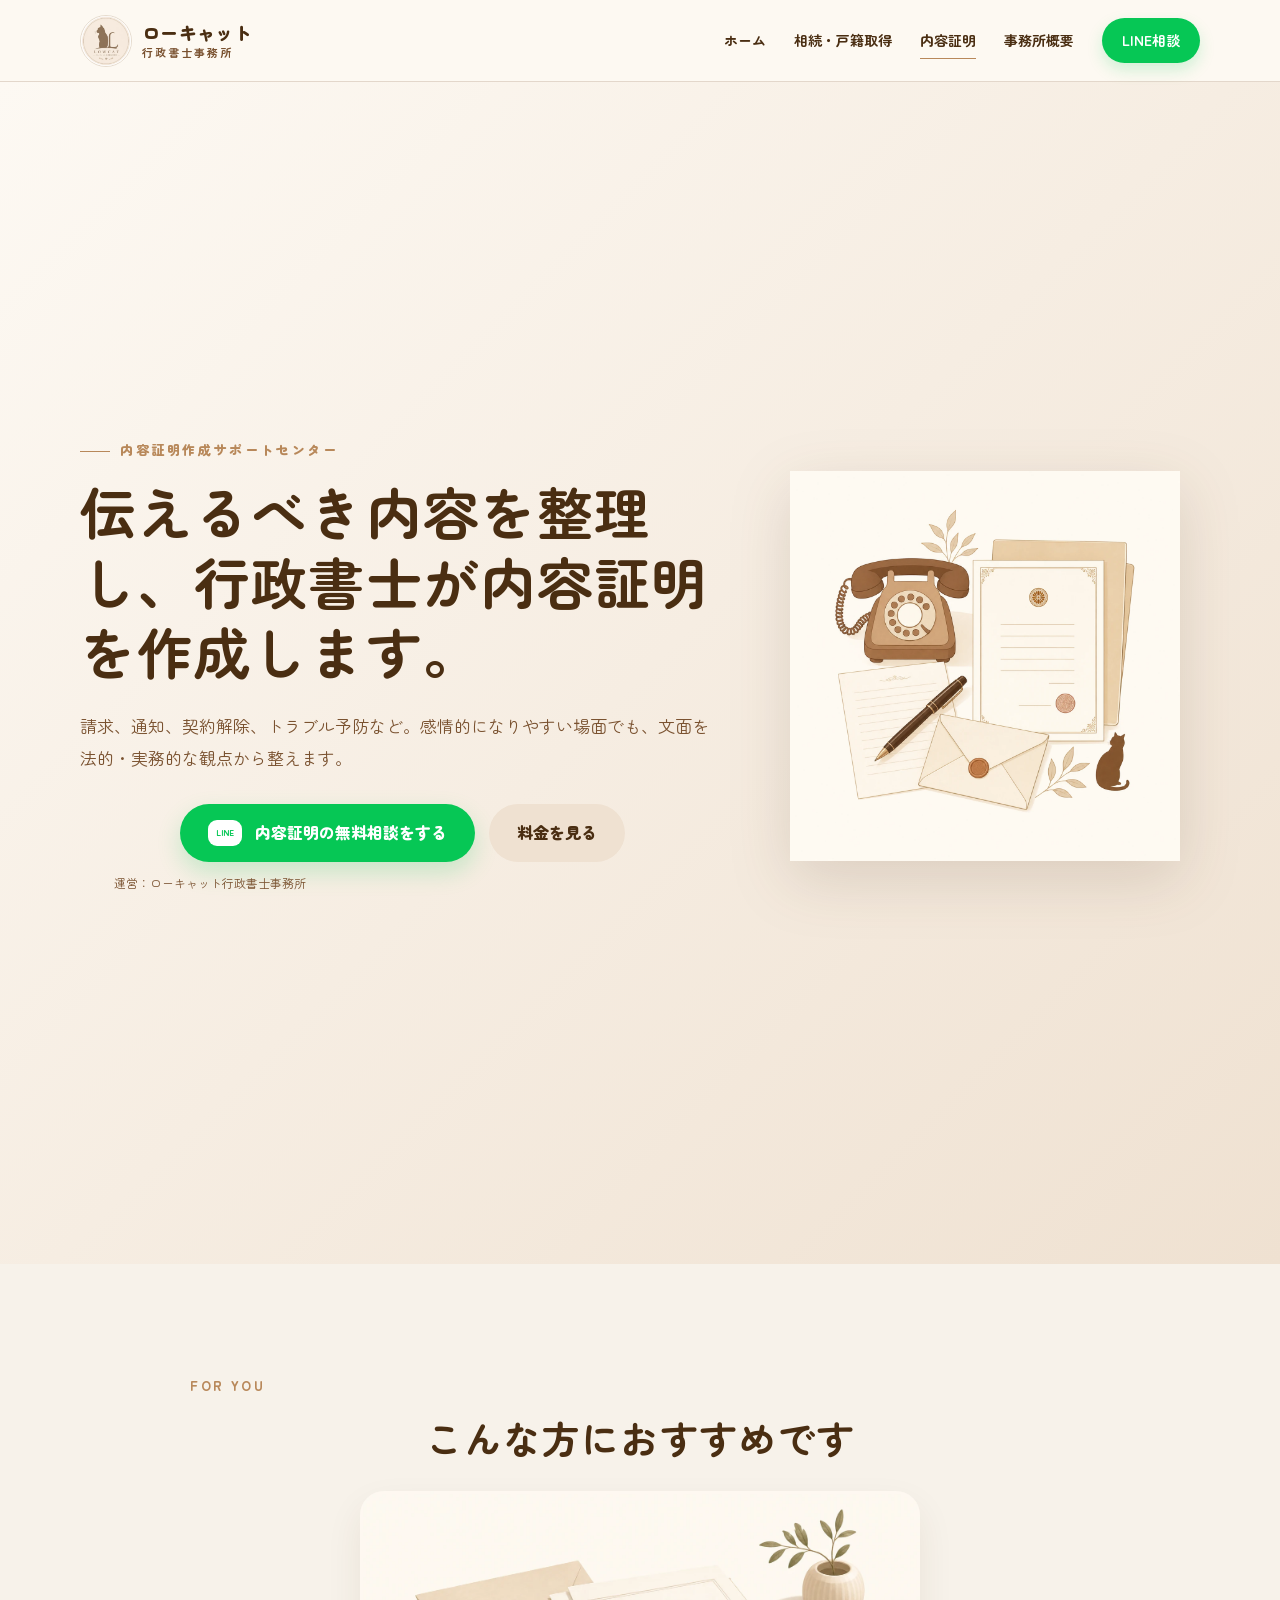
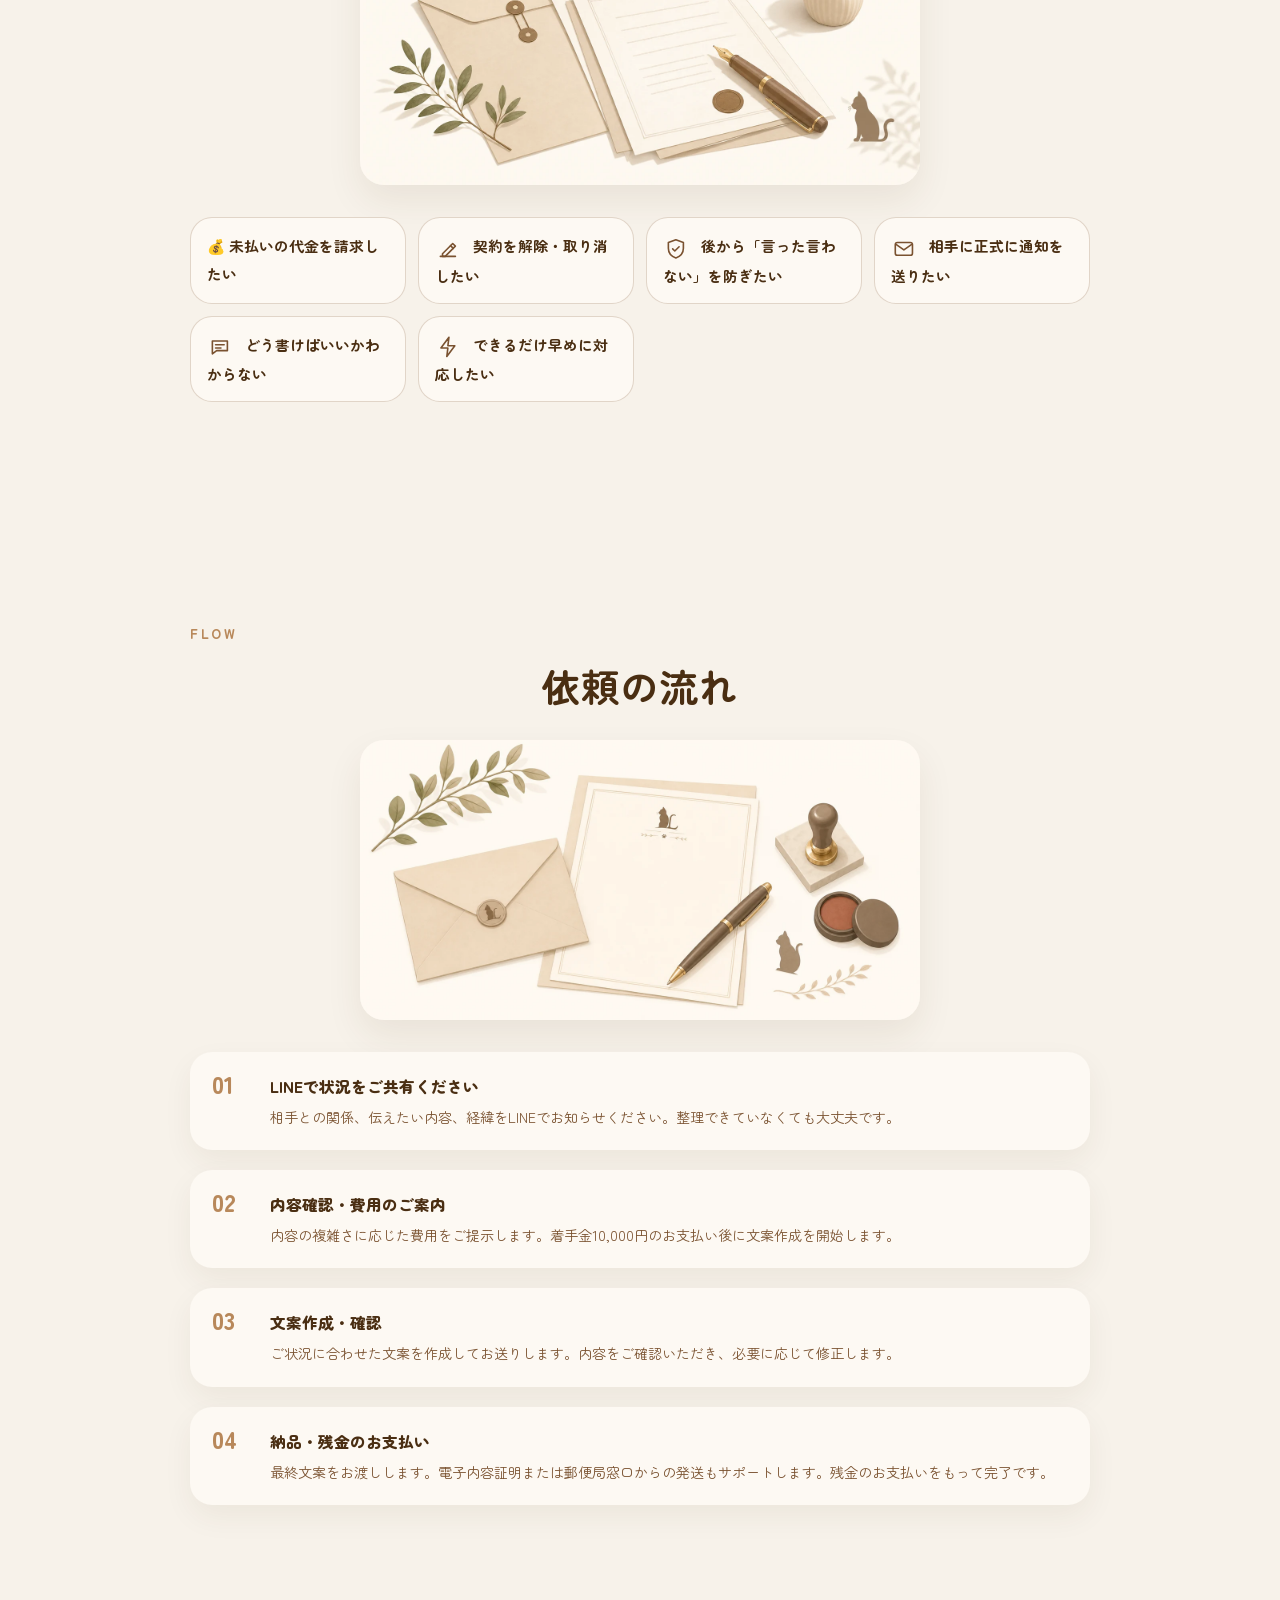
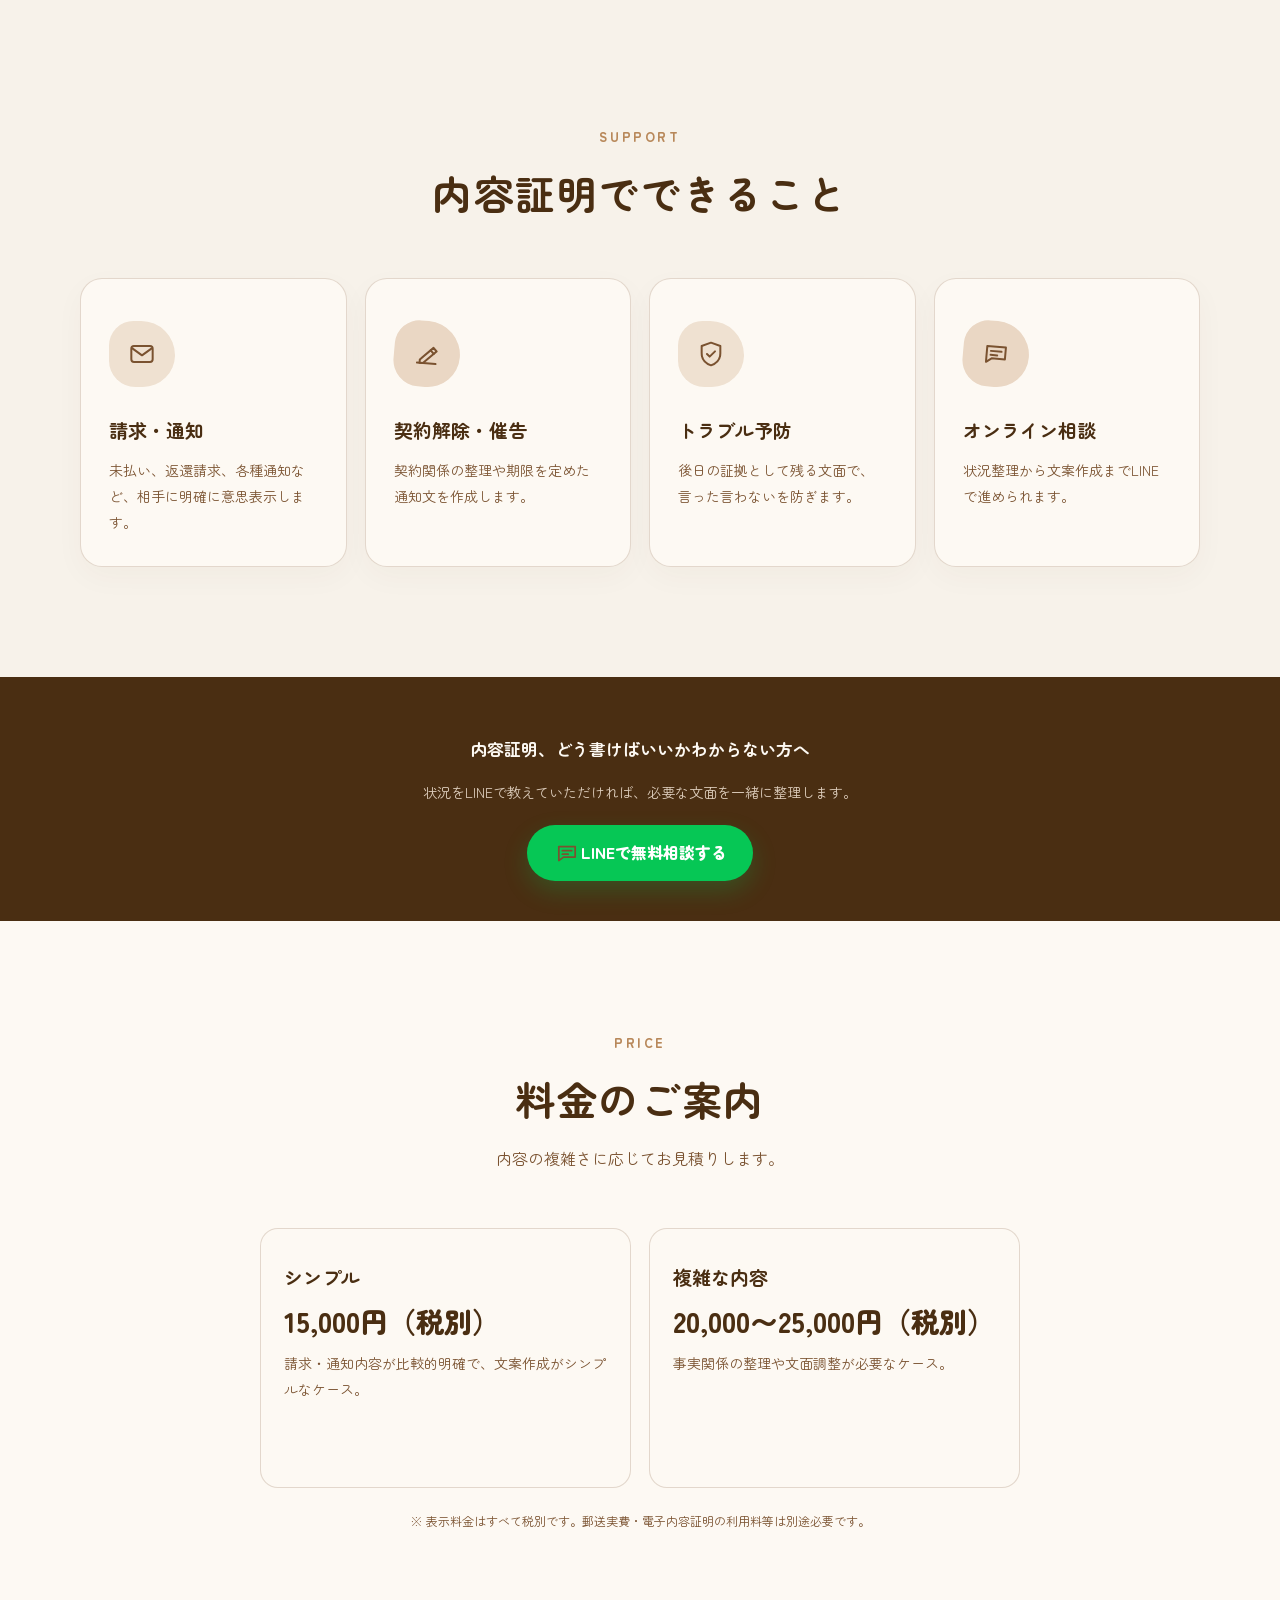
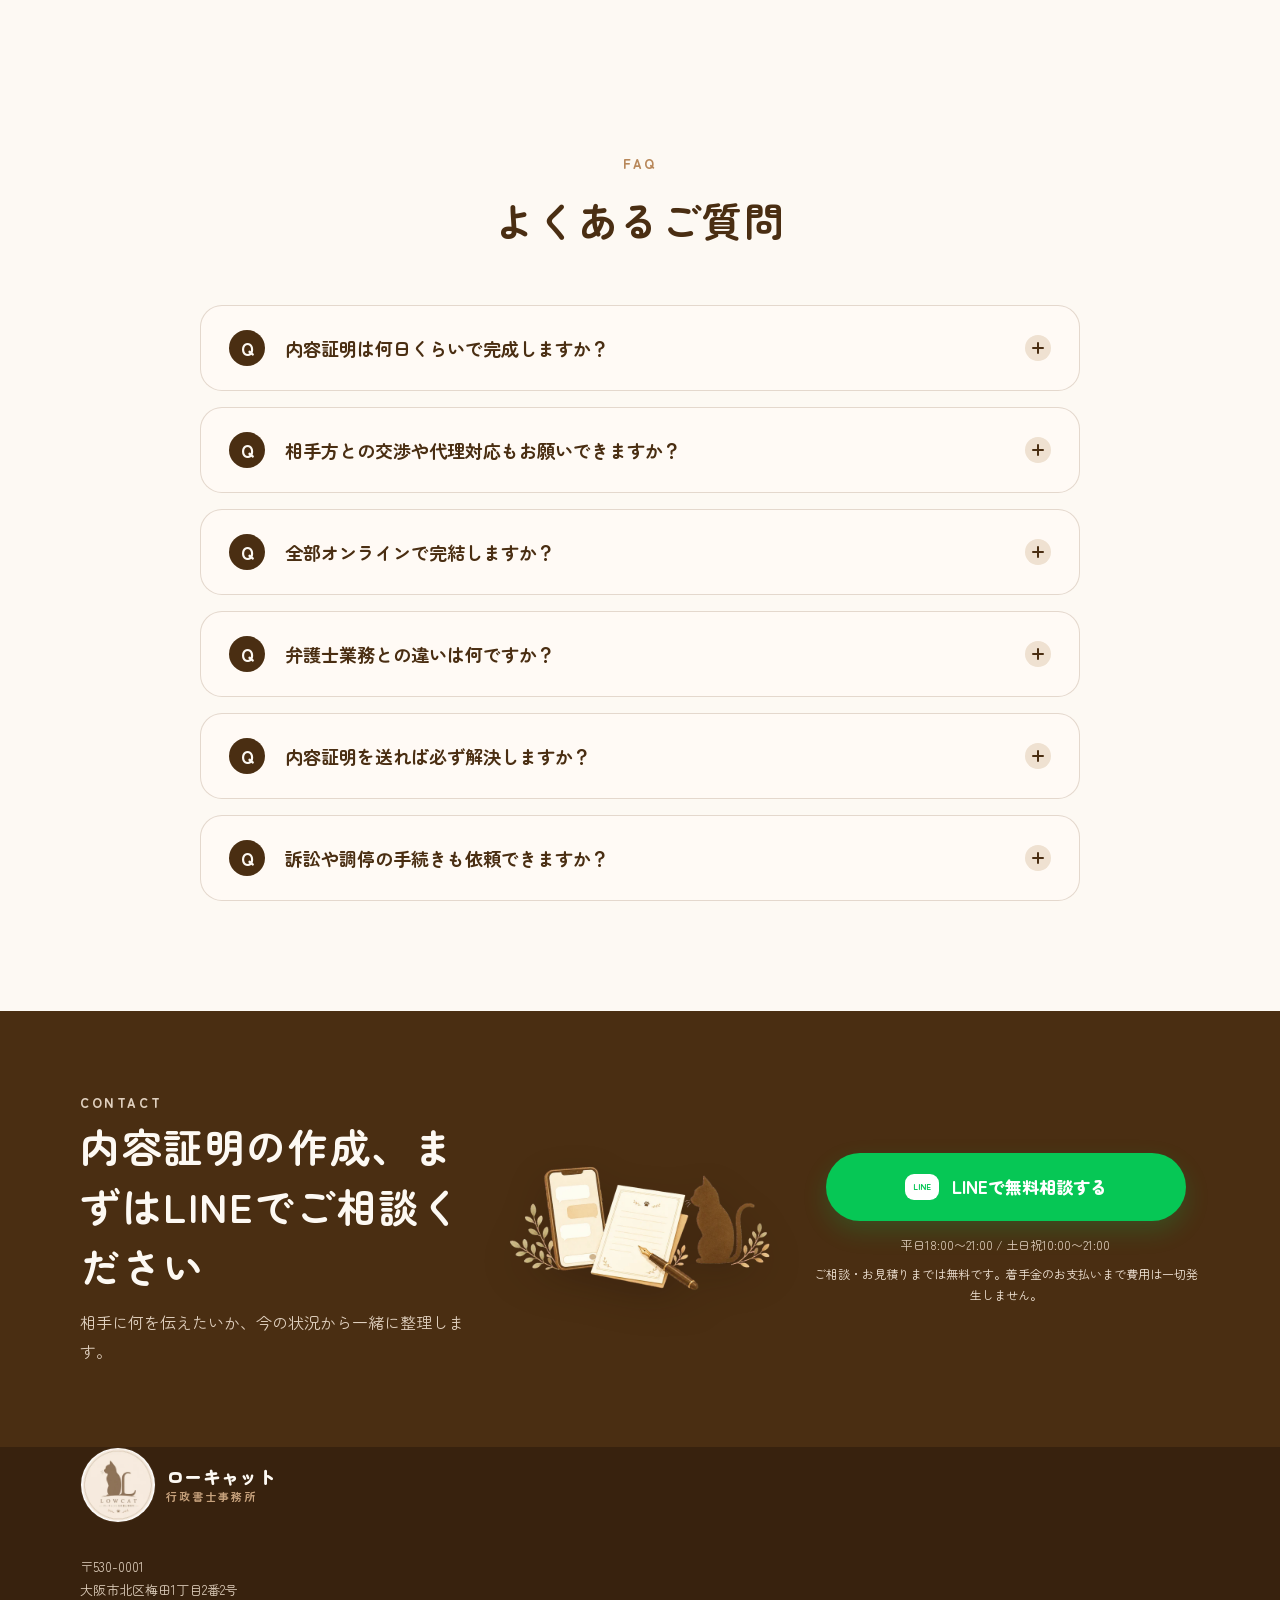
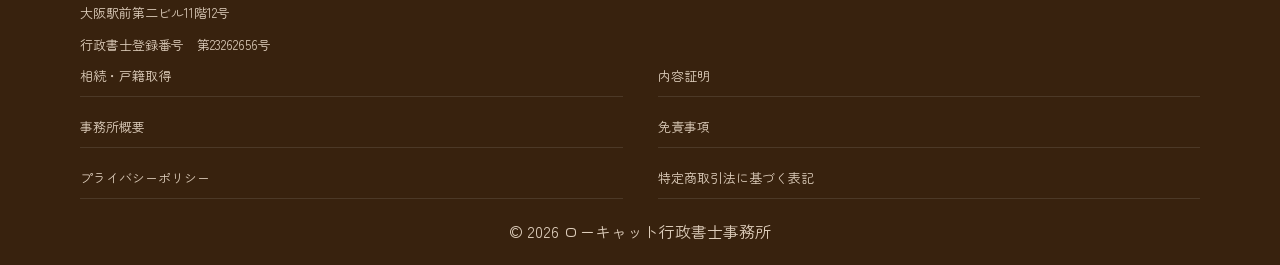
==== certificate/index.html @ 60498022 "Fix certificate hero image aspect ratio" ====
<!doctype html>
<html lang="ja">
  <head>
    <meta charset="UTF-8" />
    <meta name="viewport" content="width=device-width, initial-scale=1.0" />
    <meta name="description" content="内容証明作成サポートセンターは、請求・通知・契約解除などの内容証明郵便の文案作成をオンラインでサポートします。" />
    <title>内容証明作成サポートセンター｜ローキャット行政書士事務所</title>
    <link rel="icon" href="../assets/favicon.ico">
    <meta property="og:title" content="内容証明作成サポートセンター｜内容証明作成代行">
    <meta property="og:description" content="請求・通知・契約解除などの内容証明作成をオンラインでサポート。運営：ローキャット行政書士事務所。">
    <meta property="og:image" content="https://lowcat-office.netlify.app/assets/ogp.png">
    <meta property="og:url" content="https://lowcat-office.netlify.app/certificate/">
    <meta property="og:type" content="website">
    <meta name="twitter:card" content="summary_large_image">
    <link rel="preconnect" href="https://fonts.googleapis.com" /><link rel="preconnect" href="https://fonts.gstatic.com" crossorigin /><link href="https://fonts.googleapis.com/css2?family=Zen+Maru+Gothic:wght@400;500;700;900&display=swap" rel="stylesheet" />
    <link rel="stylesheet" href="../styles.css" /><script src="../script.js" defer></script>
  </head>
  <body>
    <header class="site-header"><div class="container header-inner"><a class="logo" href="../index.html"><img class="logo-image" src="../assets/logo.webp" alt="" width="52" height="52" /><span class="logo-text">ローキャット<span>行政書士事務所</span></span></a><button class="menu-button" type="button" aria-expanded="false" aria-controls="global-nav"><span></span><span></span><span></span><span class="sr-only">メニューを開く</span></button><nav class="global-nav" id="global-nav" aria-label="メインナビゲーション"><a href="../index.html">ホーム</a><a href="../inheritance/">相続・戸籍取得</a><a href="../certificate/" aria-current="page">内容証明</a><a href="../about.html">事務所概要</a><a class="nav-line" href="https://lin.ee/Oa2LDhM" target="_blank" rel="noopener noreferrer">LINE相談</a></nav></div></header>
    <main>
      <section class="lp-hero"><div class="container lp-hero-inner"><div><p class="eyebrow">内容証明作成サポートセンター</p><h1>伝えるべき内容を整理し、行政書士が内容証明を作成します。</h1><p class="hero-lead">請求、通知、契約解除、トラブル予防など。感情的になりやすい場面でも、文面を法的・実務的な観点から整えます。</p><div class="hero-actions"><a class="button button-line" href="https://lin.ee/Oa2LDhM" target="_blank" rel="noopener noreferrer"><span class="line-icon" aria-hidden="true">LINE</span>内容証明の無料相談をする</a><a class="button button-sub" href="#price">料金を見る</a></div><p class="button-note">運営：ローキャット行政書士事務所</p></div><img class="lp-hero-image" src="../assets/certificate-hero.webp" alt="" width="1024" height="1024" style="object-fit: contain;" /></div></section>

      <section class="section lp-target-section" id="target">
        <div class="inner">
          <p class="section-label">FOR YOU</p>
          <h2 class="section-title">こんな方におすすめです</h2>
          <img src="../assets/certificate-scene.webp" alt="こんな方におすすめ" class="section-illustration">
          <div class="target-grid">
            <div class="target-item">💰 未払いの代金を請求したい</div>
            <div class="target-item"><svg class="line-svg" viewBox="0 0 24 24" aria-hidden="true"><path d="M5 19h14"/><path d="M7 16.5 16.5 7 19 9.5 9.5 19H7v-2.5Z"/><path d="M14.5 9 17 11.5"/></svg> 契約を解除・取り消したい</div>
            <div class="target-item"><svg class="line-svg" viewBox="0 0 24 24" aria-hidden="true"><path d="M12 3.5 19 6v5.5c0 4.2-2.7 7.5-7 9-4.3-1.5-7-4.8-7-9V6l7-2.5Z"/><path d="m9 12 2 2 4-4"/></svg> 後から「言った言わない」を防ぎたい</div>
            <div class="target-item"><svg class="line-svg" viewBox="0 0 24 24" aria-hidden="true"><rect x="4" y="6" width="16" height="12" rx="2"/><path d="m5 8 7 5 7-5"/></svg> 相手に正式に通知を送りたい</div>
            <div class="target-item"><svg class="line-svg" viewBox="0 0 24 24" aria-hidden="true"><path d="M5 6.5h14v9H9l-4 3v-12Z"/><path d="M8 10h8M8 13h5"/></svg> どう書けばいいかわからない</div>
            <div class="target-item"><svg class="line-svg" viewBox="0 0 24 24" aria-hidden="true"><path d="M13 3 5.5 13H12l-1 8 7.5-10H12l1-8Z"/></svg> できるだけ早めに対応したい</div>
          </div>
        </div>
      </section>


      <section class="section lp-detail-flow" id="flow">
        <div class="inner">
          <p class="section-label">FLOW</p>
          <h2 class="section-title">依頼の流れ</h2>
          <img src="../assets/certificate-flow.webp" alt="内容証明作成の依頼の流れ" class="section-illustration">
          <div class="flow-list">
            <div class="flow-item"><div class="flow-num">01</div><div><h3>LINEで状況をご共有ください</h3><p>相手との関係、伝えたい内容、経緯をLINEでお知らせください。整理できていなくても大丈夫です。</p></div></div>
            <div class="flow-item"><div class="flow-num">02</div><div><h3>内容確認・費用のご案内</h3><p>内容の複雑さに応じた費用をご提示します。着手金10,000円のお支払い後に文案作成を開始します。</p></div></div>
            <div class="flow-item"><div class="flow-num">03</div><div><h3>文案作成・確認</h3><p>ご状況に合わせた文案を作成してお送りします。内容をご確認いただき、必要に応じて修正します。</p></div></div>
            <div class="flow-item"><div class="flow-num">04</div><div><h3>納品・残金のお支払い</h3><p>最終文案をお渡しします。電子内容証明または郵便局窓口からの発送もサポートします。残金のお支払いをもって完了です。</p></div></div>
          </div>
        </div>
      </section>

      <section class="section"><div class="container"><div class="section-heading"><p class="section-label">SUPPORT</p><h2>内容証明でできること</h2></div><div class="feature-grid compact-grid"><article class="feature-card"><div class="feature-icon"><svg class="line-svg" viewBox="0 0 24 24" aria-hidden="true"><rect x="4" y="6" width="16" height="12" rx="2"/><path d="m5 8 7 5 7-5"/></svg></div><h3>請求・通知</h3><p>未払い、返還請求、各種通知など、相手に明確に意思表示します。</p></article><article class="feature-card"><div class="feature-icon"><svg class="line-svg" viewBox="0 0 24 24" aria-hidden="true"><path d="M5 19h14"/><path d="M7 16.5 16.5 7 19 9.5 9.5 19H7v-2.5Z"/><path d="M14.5 9 17 11.5"/></svg></div><h3>契約解除・催告</h3><p>契約関係の整理や期限を定めた通知文を作成します。</p></article><article class="feature-card"><div class="feature-icon"><svg class="line-svg" viewBox="0 0 24 24" aria-hidden="true"><path d="M12 3.5 19 6v5.5c0 4.2-2.7 7.5-7 9-4.3-1.5-7-4.8-7-9V6l7-2.5Z"/><path d="m9 12 2 2 4-4"/></svg></div><h3>トラブル予防</h3><p>後日の証拠として残る文面で、言った言わないを防ぎます。</p></article><article class="feature-card"><div class="feature-icon"><svg class="line-svg" viewBox="0 0 24 24" aria-hidden="true"><path d="M5 6.5h14v9H9l-4 3v-12Z"/><path d="M8 10h8M8 13h5"/></svg></div><h3>オンライン相談</h3><p>状況整理から文案作成までLINEで進められます。</p></article></div></div></section>
      
      <section class="section mid-cta">
        <div class="inner" style="text-align:center;">
          <p style="font-size:1.05rem;font-weight:700;color:var(--cream);margin-bottom:8px;">内容証明、どう書けばいいかわからない方へ</p>
          <p style="font-size:0.88rem;color:#dfcfbe;margin-bottom:20px;">状況をLINEで教えていただければ、必要な文面を一緒に整理します。</p>
          <a href="https://lin.ee/Oa2LDhM" class="btn-line"><svg class="line-svg" viewBox="0 0 24 24" aria-hidden="true"><path d="M5 6.5h14v9H9l-4 3v-12Z"/><path d="M8 10h8M8 13h5"/></svg> LINEで無料相談する</a>
        </div>
      </section>

<section class="section price-section" id="price"><div class="container"><div class="section-heading"><p class="section-label">PRICE</p><h2>料金のご案内</h2><p>内容の複雑さに応じてお見積りします。</p></div><div class="price-grid lp-price-grid two"><article class="price-card"><h3>シンプル</h3><p class="price">15,000円（税別）</p><p>請求・通知内容が比較的明確で、文案作成がシンプルなケース。</p></article><article class="price-card"><h3>複雑な内容</h3><p class="price">20,000〜25,000円（税別）</p><p>事実関係の整理や文面調整が必要なケース。</p></article></div><p class="price-note">※ 表示料金はすべて税別です。郵送実費・電子内容証明の利用料等は別途必要です。</p></div></section>
      
      <section class="section faq-section"><div class="container"><div class="section-heading"><p class="section-label">FAQ</p><h2>よくあるご質問</h2></div><div class="faq-list"><div class="faq-item"><button class="faq-question" type="button" aria-expanded="false"><span>内容証明は何日くらいで完成しますか？</span><span class="faq-toggle" aria-hidden="true"></span></button><div class="faq-answer" hidden><p>シンプルな内容であれば、ご依頼から3〜5営業日を目安としています。お急ぎの場合はご相談ください。</p></div></div><div class="faq-item"><button class="faq-question" type="button" aria-expanded="false"><span>相手方との交渉や代理対応もお願いできますか？</span><span class="faq-toggle" aria-hidden="true"></span></button><div class="faq-answer" hidden><p>相手方との直接交渉や代理人としての対応は弁護士の業務となります。内容証明の送付後に交渉が必要になった場合は、弁護士へのご相談をお勧めします。</p></div></div><div class="faq-item"><button class="faq-question" type="button" aria-expanded="false"><span>全部オンラインで完結しますか？</span><span class="faq-toggle" aria-hidden="true"></span></button><div class="faq-answer" hidden><p>はい。LINEだけで完結します。来所は不要です。</p></div></div><div class="faq-item"><button class="faq-question" type="button" aria-expanded="false"><span>弁護士業務との違いは何ですか？</span><span class="faq-toggle" aria-hidden="true"></span></button><div class="faq-answer" hidden><p>行政書士は書類の作成代行が業務です。相手との交渉や法的判断が必要な案件は弁護士をご紹介します。</p></div></div><div class="faq-item"><button class="faq-question" type="button" aria-expanded="false"><span>内容証明を送れば必ず解決しますか？</span><span class="faq-toggle" aria-hidden="true"></span></button><div class="faq-answer" hidden><p>内容証明の作成は文書作成の代行であり、法的効果や裁判上の結果を保証するものではありません。状況によっては弁護士へのご相談もご検討ください。</p></div></div><div class="faq-item"><button class="faq-question" type="button" aria-expanded="false"><span>訴訟や調停の手続きも依頼できますか？</span><span class="faq-toggle" aria-hidden="true"></span></button><div class="faq-answer" hidden><p>裁判所への申立てや示談交渉は弁護士の業務です。紛争が深刻な場合は早期に弁護士へご相談されることをお勧めします。</p></div></div></div></div></section>
      
      <section class="contact-section"><div class="container contact-inner"><div><p class="section-label">CONTACT</p><h2>内容証明の作成、まずはLINEでご相談ください</h2><p>相手に何を伝えたいか、今の状況から一緒に整理します。</p></div><img class="contact-illustration" src="../assets/line-consult.webp" alt="" width="720" height="480" loading="lazy" /><div class="contact-action"><a class="button button-line button-large" href="https://lin.ee/Oa2LDhM" target="_blank" rel="noopener noreferrer"><span class="line-icon" aria-hidden="true">LINE</span>LINEで無料相談する</a><p>平日18:00〜21:00 / 土日祝10:00〜21:00</p><p class="free-note">ご相談・お見積りまでは無料です。着手金のお支払いまで費用は一切発生しません。</p></div></div></section>
    </main>
    <footer class="site-footer"><div class="container footer-inner"><div class="footer-office"><a class="logo logo-footer" href="../index.html"><img class="logo-image footer-logo-image" src="../assets/logo.webp" alt="" width="76" height="76" loading="lazy" /><span class="logo-text">ローキャット<span>行政書士事務所</span></span></a><p>〒530-0001<br />大阪市北区梅田1丁目2番2号<br />大阪駅前第二ビル11階12号</p><p>行政書士登録番号　第23262656号</p></div><nav class="footer-nav" aria-label="フッターナビ"><a href="../inheritance/">相続・戸籍取得</a><a href="../certificate/">内容証明</a><a href="../about.html">事務所概要</a><a href="../disclaimer.html">免責事項</a><a href="../privacy.html">プライバシーポリシー</a><a href="/tokushoho">特定商取引法に基づく表記</a></nav></div><p class="copyright">© 2026 ローキャット行政書士事務所</p></footer>
  </body>
</html>
---- styles.css ----
:root {
  --bg: #f7f2ea;
  --cream: #fdf9f3;
  --brown-dark: #4a2e12;
  --brown: #7a5230;
  --brown-md: #7A5230;
  --brown-light: #b8885a;
  --line-green: #06c755;
  --white: #fff;
  --border: rgba(122, 82, 48, 0.2);
  --shadow: 0 18px 50px rgba(74, 46, 18, 0.09);
  --radius: 22px;
}

* {
  box-sizing: border-box;
}

html {
  scroll-behavior: smooth;
  scroll-padding-top: 84px;
}

body {
  margin: 0;
  color: var(--brown-dark);
  background: var(--bg);
  font-family: "Zen Maru Gothic", sans-serif;
  font-size: 16px;
  line-height: 1.85;
  -webkit-font-smoothing: antialiased;
}

body.menu-open {
  overflow: hidden;
}

a {
  color: inherit;
  text-decoration: none;
}

img {
  display: block;
  max-width: 100%;
}

button {
  color: inherit;
  font: inherit;
}

.container {
  width: min(1120px, calc(100% - 48px));
  margin-inline: auto;
}

.narrow-container {
  width: min(900px, calc(100% - 48px));
}

.sr-only {
  position: absolute;
  width: 1px;
  height: 1px;
  padding: 0;
  margin: -1px;
  overflow: hidden;
  clip: rect(0, 0, 0, 0);
  white-space: nowrap;
  border: 0;
}

.site-header {
  position: sticky;
  z-index: 100;
  top: 0;
  height: 82px;
  border-bottom: 1px solid var(--border);
  background: rgba(253, 249, 243, 0.94);
  backdrop-filter: blur(12px);
}

.header-inner {
  display: flex;
  align-items: center;
  justify-content: space-between;
  height: 100%;
}

.logo {
  display: inline-flex;
  align-items: center;
  gap: 10px;
  line-height: 1.2;
}

.logo-image {
  display: block;
  width: 52px;
  height: 52px;
  object-fit: cover;
  flex: 0 0 auto;
  border: 1px solid rgba(122, 82, 48, 0.18);
  border-radius: 50%;
}

.logo-text {
  font-size: 18px;
  font-weight: 900;
  letter-spacing: 0.02em;
}

.logo-text span {
  display: block;
  margin-top: 3px;
  color: var(--brown);
  font-size: 11px;
  font-weight: 700;
  letter-spacing: 0.18em;
}

.global-nav {
  display: flex;
  align-items: center;
  gap: 28px;
  font-size: 14px;
  font-weight: 700;
}

.global-nav > a:not(.nav-line) {
  position: relative;
  padding-block: 8px;
}

.global-nav > a:not(.nav-line)::after {
  position: absolute;
  right: 0;
  bottom: 2px;
  left: 0;
  height: 1px;
  background: var(--brown-light);
  content: "";
  transform: scaleX(0);
  transition: transform 0.25s ease;
}

.global-nav > a:hover::after,
.global-nav > a[aria-current="page"]::after {
  transform: scaleX(1);
}

.nav-line {
  padding: 10px 20px;
  border-radius: 999px;
  color: var(--white);
  background: var(--line-green);
  box-shadow: 0 7px 16px rgba(6, 199, 85, 0.18);
}

.menu-button {
  display: none;
}

.hero {
  position: relative;
  padding: 28px 0 100px;
  overflow: hidden;
  background: var(--cream);
}

.hero::before {
  position: absolute;
  bottom: 0;
  left: 0;
  width: 100%;
  height: 90px;
  background: var(--bg);
  clip-path: polygon(0 78%, 100% 0, 100% 100%, 0 100%);
  content: "";
}

.hero-banner-wrap {
  position: relative;
}

.hero-banner {
  display: block;
  width: 100%;
  height: auto;
  border-radius: 30px;
  box-shadow: var(--shadow);
}

.hero-copy-wrap {
  position: relative;
  z-index: 3;
  margin-top: -96px;
}

.hero-copy {
  position: relative;
  z-index: 2;
}

.hero-copy-card {
  width: min(760px, calc(100% - 40px));
  margin-inline: auto;
  padding: 38px 44px 34px;
  border: 1px solid rgba(122, 82, 48, 0.18);
  border-radius: 24px;
  background: rgba(253, 249, 243, 0.96);
  box-shadow: 0 22px 55px rgba(74, 46, 18, 0.15);
  backdrop-filter: blur(10px);
}

.eyebrow,
.section-label {
  margin: 0 0 14px;
  color: var(--brown-light);
  font-size: 13px;
  font-weight: 900;
  letter-spacing: 0.2em;
}

.eyebrow::before {
  display: inline-block;
  width: 30px;
  height: 1px;
  margin-right: 10px;
  vertical-align: middle;
  background: var(--brown-light);
  content: "";
}

.hero h1 {
  margin: 0;
  font-size: clamp(36px, 5vw, 59px);
  line-height: 1.45;
  letter-spacing: 0.03em;
}

.hero h1 em {
  position: relative;
  color: var(--brown);
  font-style: normal;
}

.hero h1 em::after {
  position: absolute;
  right: 0;
  bottom: 3px;
  left: 0;
  z-index: -1;
  height: 10px;
  border-radius: 99px;
  background: rgba(184, 136, 90, 0.25);
  content: "";
}

.hero-lead {
  margin: 24px 0 30px;
  color: var(--brown);
  font-size: 17px;
  line-height: 1.9;
}

.button {
  display: inline-flex;
  min-height: 58px;
  align-items: center;
  justify-content: center;
  gap: 13px;
  padding: 14px 28px;
  border-radius: 999px;
  font-weight: 900;
  transition: transform 0.2s ease, box-shadow 0.2s ease, filter 0.2s ease;
}

.button:hover {
  transform: translateY(-2px);
  filter: brightness(1.02);
}

.button-line {
  color: var(--white);
  background: var(--line-green);
  box-shadow: 0 10px 24px rgba(6, 199, 85, 0.2);
}

.line-icon {
  display: grid;
  width: 34px;
  height: 26px;
  place-items: center;
  border-radius: 9px;
  color: var(--line-green);
  background: var(--white);
  font-size: 8px;
  font-weight: 900;
}

.button-note {
  margin: 10px 0 0 34px;
  color: var(--brown);
  font-size: 12px;
}

.section {
  padding-block: 110px;
}

.section-heading {
  max-width: 650px;
  margin: 0 auto 55px;
  text-align: center;
}

.section-heading h2,
.contact-section h2,
.about-message h2 {
  margin: 0 0 15px;
  font-size: clamp(28px, 4vw, 40px);
  line-height: 1.5;
  letter-spacing: 0.04em;
}

.section-heading > p:last-child {
  margin: 0;
  color: var(--brown);
}

.feature-grid {
  display: grid;
  grid-template-columns: repeat(4, 1fr);
  gap: 18px;
}

.feature-card {
  position: relative;
  min-height: 310px;
  overflow: hidden;
  padding: 42px 28px 30px;
  border: 1px solid var(--border);
  border-radius: var(--radius);
  background: var(--cream);
  box-shadow: 0 10px 30px rgba(74, 46, 18, 0.035);
}

.feature-number {
  position: absolute;
  top: 15px;
  right: 20px;
  color: rgba(122, 82, 48, 0.24);
  font-size: 13px;
  font-weight: 900;
  letter-spacing: 0.1em;
}

.feature-icon,
.flow-icon {
  display: grid;
  width: 66px;
  height: 66px;
  place-items: center;
  margin-bottom: 25px;
  border-radius: 42% 58% 55% 45%;
  color: var(--brown);
  background: #efe1d1;
  font-size: 25px;
  font-weight: 900;
}

.feature-card:nth-child(even) .feature-icon {
  background: #ead7c4;
  transform: rotate(5deg);
}

.feature-card h3,
.price-card h3,
.flow-list h3 {
  margin: 0 0 11px;
  font-size: 19px;
}

.feature-card p,
.price-card > p:last-child,
.flow-list p {
  margin: 0;
  color: var(--brown);
  font-size: 14px;
}

.price-section {
  background: var(--cream);
}

.price-panel {
  overflow: hidden;
  border: 1px solid var(--border);
  border-radius: 28px;
  background: var(--bg);
  box-shadow: var(--shadow);
}

.tab-list {
  display: grid;
  grid-template-columns: 1fr 1fr;
}

.tab-button {
  padding: 22px 20px;
  border: 0;
  border-bottom: 1px solid var(--border);
  background: #eee4d7;
  cursor: pointer;
  font-size: 18px;
  font-weight: 900;
}

.tab-button:first-child {
  border-right: 1px solid var(--border);
}

.tab-button.is-active {
  color: var(--cream);
  background: var(--brown);
}

.tab-panel {
  padding: 42px;
}

.tab-panel[hidden] {
  display: none;
}

.price-grid {
  display: grid;
  grid-template-columns: repeat(4, 1fr);
  gap: 16px;
}

.price-grid-two {
  max-width: 700px;
  margin-inline: auto;
  grid-template-columns: repeat(2, 1fr);
}

.price-card {
  position: relative;
  display: flex;
  min-height: 260px;
  flex-direction: column;
  padding: 30px 23px;
  border: 1px solid var(--border);
  border-radius: 18px;
  background: var(--cream);
}

.price-card.recommended {
  border: 2px solid var(--brown-light);
  background: #fffaf4;
}

.recommend-badge {
  position: absolute;
  top: -15px;
  left: 50%;
  padding: 5px 18px;
  border-radius: 999px;
  color: var(--white);
  background: var(--brown-light);
  font-size: 12px;
  font-weight: 900;
  white-space: nowrap;
  transform: translateX(-50%);
}

.price {
  margin: auto 0 20px;
  color: var(--brown);
  white-space: nowrap;
}

.price strong {
  color: var(--brown-dark);
  font-size: clamp(23px, 2.5vw, 31px);
  letter-spacing: -0.03em;
}

.price-note {
  margin: 25px 0 0;
  color: var(--brown);
  font-size: 12px;
  text-align: center;
}

.flow-list {
  position: relative;
  display: grid;
  margin: 0;
  padding: 0;
  grid-template-columns: repeat(5, 1fr);
  list-style: none;
}

.flow-list::before {
  position: absolute;
  top: 47px;
  right: 8%;
  left: 8%;
  height: 1px;
  background: var(--border);
  content: "";
}

.flow-list li {
  position: relative;
  padding-inline: 15px;
  text-align: center;
}

.flow-number {
  position: absolute;
  top: -6px;
  left: calc(50% + 23px);
  z-index: 2;
  display: grid;
  width: 27px;
  height: 27px;
  place-items: center;
  border-radius: 50%;
  color: var(--cream);
  background: var(--brown-light);
  font-size: 9px;
  font-weight: 900;
}

.flow-icon {
  position: relative;
  z-index: 1;
  width: 92px;
  height: 92px;
  margin: 0 auto 22px;
  border: 10px solid var(--bg);
  border-radius: 50%;
  background: #ead7c4;
}

.contact-section {
  padding-block: 80px;
  color: var(--cream);
  background: var(--brown-dark);
}

.contact-inner {
  display: grid;
  align-items: center;
  grid-template-columns: 1fr 0.72fr 1fr;
  gap: 32px;
}

.contact-section h2 {
  margin-bottom: 12px;
}

.contact-section p {
  margin: 0;
  color: #dfcfbe;
}

.contact-action {
  text-align: center;
}

.contact-illustration {
  width: 100%;
  max-width: 300px;
  height: auto;
  margin-inline: auto;
  filter: drop-shadow(0 14px 18px rgba(20, 10, 4, 0.2));
}

.button-large {
  min-width: min(100%, 360px);
  min-height: 68px;
  font-size: 17px;
}

.contact-action p {
  margin-top: 13px;
  font-size: 12px;
}

.site-footer {
  color: #decebc;
  background: #38220e;
}

.footer-main {
  display: grid;
  padding-block: 65px;
  grid-template-columns: 1fr 1.4fr;
  gap: 80px;
}

.logo-footer {
  margin-bottom: 24px;
  color: var(--cream);
}

.footer-logo-image {
  width: 76px;
  height: 76px;
}

.logo-footer .logo-text span {
  color: #c6a17c;
}

.footer-office p {
  margin: 8px 0;
  font-size: 13px;
  line-height: 1.8;
}

.footer-nav {
  display: grid;
  align-content: start;
  grid-template-columns: repeat(2, 1fr);
  gap: 18px 35px;
  font-size: 13px;
}

.footer-nav a {
  padding-bottom: 8px;
  border-bottom: 1px solid rgba(255, 255, 255, 0.1);
}

.footer-nav a:hover {
  color: var(--white);
}

.footer-bottom {
  padding-block: 18px;
  border-top: 1px solid rgba(255, 255, 255, 0.08);
  text-align: center;
}

.footer-bottom small {
  font-size: 11px;
}

.page-hero {
  padding-block: 100px;
  background:
    radial-gradient(circle at 80% 20%, rgba(184, 136, 90, 0.2) 0 80px, transparent 81px),
    var(--cream);
  text-align: center;
}

.page-hero h1 {
  margin: 0 0 12px;
  font-size: clamp(36px, 6vw, 52px);
  letter-spacing: 0.08em;
}

.page-hero > .container > p:last-child {
  margin: 0;
  color: var(--brown);
}

.compact-page-hero {
  padding-block: 70px;
}

.compact-page-hero h1 {
  margin-bottom: 0;
  font-size: clamp(31px, 5vw, 44px);
}

.about-message {
  max-width: 740px;
  margin: 0 auto 65px;
  text-align: center;
}

.about-message > p:not(.eyebrow) {
  color: var(--brown);
}

.overview-card {
  overflow: hidden;
  border: 1px solid var(--border);
  border-radius: var(--radius);
  background: var(--cream);
  box-shadow: var(--shadow);
}

.overview-list {
  margin: 0;
}

.overview-list > div {
  display: grid;
  padding: 24px 32px;
  border-bottom: 1px solid var(--border);
  grid-template-columns: 180px 1fr;
}

.overview-list > div:last-child {
  border-bottom: 0;
}

.overview-list dt {
  color: var(--brown);
  font-weight: 900;
}

.overview-list dd {
  margin: 0;
}

.overview-note {
  display: block;
  margin-top: 7px;
  color: var(--brown);
  font-size: 13px;
}

.legal-container {
  width: min(820px, calc(100% - 48px));
}

.enactment-date {
  margin: 0 0 45px;
  color: var(--brown);
  text-align: right;
}

.legal-container > p {
  color: var(--brown);
}

.legal-container article {
  margin-top: 45px;
}

.legal-container article h2 {
  margin: 0 0 15px;
  padding-bottom: 10px;
  border-bottom: 1px solid var(--border);
  font-size: 21px;
}

.legal-container article p,
.legal-container article li {
  color: var(--brown);
}

.legal-container article a {
  color: var(--brown-dark);
  font-weight: 900;
  text-decoration: underline;
  text-underline-offset: 4px;
}

@media (max-width: 950px) {
  .menu-button {
    position: relative;
    z-index: 102;
    display: grid;
    width: 44px;
    height: 44px;
    padding: 11px 9px;
    border: 0;
    background: transparent;
    cursor: pointer;
  }

  .menu-button > span:not(.sr-only) {
    display: block;
    width: 100%;
    height: 2px;
    margin-block: 3px;
    border-radius: 2px;
    background: var(--brown-dark);
    transition: transform 0.25s ease, opacity 0.2s ease;
  }

  .menu-button[aria-expanded="true"] > span:nth-child(1) {
    transform: translateY(8px) rotate(45deg);
  }

  .menu-button[aria-expanded="true"] > span:nth-child(2) {
    opacity: 0;
  }

  .menu-button[aria-expanded="true"] > span:nth-child(3) {
    transform: translateY(-8px) rotate(-45deg);
  }

  .global-nav {
    position: fixed;
    top: 0;
    right: 0;
    display: flex;
    width: min(360px, 88vw);
    height: 100dvh;
    align-items: stretch;
    justify-content: center;
    flex-direction: column;
    padding: 90px 40px 50px;
    background: var(--cream);
    box-shadow: -15px 0 45px rgba(74, 46, 18, 0.12);
    opacity: 0;
    pointer-events: none;
    transform: translateX(100%);
    transition: transform 0.3s ease, opacity 0.3s ease;
  }

  .global-nav.is-open {
    opacity: 1;
    pointer-events: auto;
    transform: translateX(0);
  }

  .global-nav > a:not(.nav-line) {
    padding: 11px 0;
    border-bottom: 1px solid var(--border);
    font-size: 16px;
  }

  .nav-line {
    margin-top: 8px;
    text-align: center;
  }

  .hero-copy-card {
    width: min(720px, calc(100% - 24px));
    margin-inline: auto;
  }

  .feature-grid {
    grid-template-columns: repeat(2, 1fr);
  }

  .feature-card {
    min-height: 270px;
  }

  .price-grid {
    grid-template-columns: repeat(2, 1fr);
  }

  .flow-list {
    max-width: 650px;
    margin-inline: auto;
    grid-template-columns: repeat(2, 1fr);
    gap: 45px 20px;
  }

  .flow-list::before {
    display: none;
  }

  .flow-list li:last-child {
    grid-column: 1 / -1;
  }
}

@media (max-width: 700px) {
  .container,
  .narrow-container,
  .legal-container {
    width: min(100% - 32px, 1120px);
  }

  .site-header {
    height: 70px;
  }

  .logo-image {
    width: 44px;
    height: 44px;
  }

  .logo-text {
    font-size: 15px;
  }

  .logo-text span {
    font-size: 9px;
  }

  .hero {
    padding: 16px 0 75px;
    background: var(--cream);
  }

  .hero-banner-wrap {
    width: calc(100% - 20px);
  }

  .hero-banner {
    min-height: 310px;
    border-radius: 20px;
    object-fit: cover;
    object-position: center;
  }

  .hero-copy-wrap {
    width: calc(100% - 32px);
    margin-top: -42px;
  }

  .hero-copy-card {
    width: 100%;
    margin-left: 0;
    padding: 30px 23px 27px;
  }

  .hero h1 {
    font-size: clamp(27px, 8.4vw, 38px);
  }

  .hero-lead {
    font-size: 15px;
  }

  .button {
    width: 100%;
  }

  .button-note {
    margin-left: 0;
    text-align: center;
  }

  .section {
    padding-block: 80px;
  }

  .section-heading {
    margin-bottom: 38px;
    text-align: left;
  }

  .feature-grid {
    grid-template-columns: 1fr;
  }

  .feature-card {
    min-height: 0;
    padding: 30px 25px;
  }

  .feature-icon {
    width: 55px;
    height: 55px;
    margin-bottom: 17px;
  }

  .price-panel {
    border-radius: 20px;
  }

  .tab-button {
    padding: 17px 10px;
    font-size: 16px;
  }

  .tab-panel {
    padding: 28px 16px;
  }

  .price-grid,
  .price-grid-two {
    grid-template-columns: 1fr;
  }

  .price-card {
    min-height: 220px;
    padding: 28px 24px;
  }

  .price-card.recommended {
    margin-top: 8px;
  }

  .price strong {
    font-size: 29px;
  }

  .flow-list {
    grid-template-columns: 1fr;
    gap: 36px;
  }

  .flow-list li:last-child {
    grid-column: auto;
  }

  .flow-icon {
    width: 84px;
    height: 84px;
  }

  .contact-section {
    padding-block: 65px;
  }

  .contact-inner {
    grid-template-columns: 1fr;
    gap: 35px;
  }

  .contact-illustration {
    max-width: 320px;
    margin-block: -12px;
  }

  .footer-main {
    padding-block: 50px;
    grid-template-columns: 1fr;
    gap: 40px;
  }

  .footer-logo-image {
    width: 68px;
    height: 68px;
  }

  .footer-nav {
    grid-template-columns: 1fr;
    gap: 12px;
  }

  .page-hero {
    padding-block: 70px;
  }

  .compact-page-hero {
    padding-block: 55px;
  }

  .about-message {
    margin-bottom: 45px;
    text-align: left;
  }

  .overview-list > div {
    grid-template-columns: 1fr;
    gap: 5px;
    padding: 20px;
  }

  .enactment-date {
    margin-bottom: 35px;
  }

  .legal-container article {
    margin-top: 35px;
  }
}

@media (prefers-reduced-motion: reduce) {
  html {
    scroll-behavior: auto;
  }

  *,
  *::before,
  *::after {
    scroll-behavior: auto !important;
    transition-duration: 0.01ms !important;
  }
}

.faq-section {
  background: var(--cream);
}

.faq-list {
  display: grid;
  gap: 16px;
  max-width: 880px;
  margin-inline: auto;
}

.faq-item {
  overflow: hidden;
  border: 1px solid var(--border);
  border-radius: 22px;
  background: #fffaf5;
  box-shadow: var(--shadow-soft);
}

.faq-question {
  display: flex;
  align-items: center;
  justify-content: space-between;
  gap: 20px;
  width: 100%;
  padding: 24px 28px;
  border: 0;
  background: transparent;
  color: var(--brown-dark);
  font: inherit;
  font-size: 18px;
  font-weight: 700;
  line-height: 1.6;
  text-align: left;
  cursor: pointer;
}

.faq-question::before {
  content: "Q";
  display: inline-grid;
  flex: 0 0 auto;
  place-items: center;
  width: 36px;
  height: 36px;
  border-radius: 50%;
  background: var(--brown-dark);
  color: var(--cream);
  font-size: 17px;
  font-weight: 900;
}

.faq-question span:first-child {
  flex: 1;
}

.faq-toggle {
  position: relative;
  flex: 0 0 auto;
  width: 26px;
  height: 26px;
  border-radius: 50%;
  background: #efe1d1;
}

.faq-toggle::before,
.faq-toggle::after {
  position: absolute;
  top: 50%;
  left: 50%;
  width: 12px;
  height: 2px;
  border-radius: 999px;
  background: var(--brown-dark);
  content: "";
  transform: translate(-50%, -50%);
  transition: transform 0.2s ease;
}

.faq-toggle::after {
  transform: translate(-50%, -50%) rotate(90deg);
}

.faq-question[aria-expanded="true"] .faq-toggle::after {
  transform: translate(-50%, -50%) rotate(0deg);
}

.faq-answer {
  padding: 0 28px 26px 80px;
  color: var(--brown);
}

.faq-answer p {
  margin: 0;
  line-height: 1.9;
}

@media (max-width: 640px) {
  .faq-question {
    gap: 14px;
    padding: 20px;
    font-size: 16px;
  }

  .faq-question::before {
    width: 32px;
    height: 32px;
  }

  .faq-answer {
    padding: 0 20px 22px 66px;
  }
}
/* Service hub / landing pages */
.hero-actions {
  display: flex;
  flex-wrap: wrap;
  align-items: center;
  gap: 14px;
}

.button-sub {
  color: var(--brown-dark);
  background: #efe1d1;
  box-shadow: none;
}

.services-hub-section {
  background: var(--bg);
}

.service-hub-grid {
  display: grid;
  grid-template-columns: repeat(2, minmax(0, 1fr));
  gap: 26px;
}

.service-hub-card {
  position: relative;
  overflow: hidden;
  padding: 38px;
  border: 1px solid var(--border);
  border-radius: 30px;
  background: var(--cream);
  box-shadow: var(--shadow);
}

.service-hub-card::after {
  position: absolute;
  right: -42px;
  bottom: -42px;
  width: 140px;
  height: 140px;
  border-radius: 50%;
  background: rgba(184, 136, 90, 0.18);
  content: "";
}

.service-hub-card.is-featured {
  background: #fffaf5;
}

.service-kicker {
  margin: 0 0 10px;
  color: var(--brown-light);
  font-size: 13px;
  font-weight: 900;
  letter-spacing: 0.12em;
}

.service-hub-card h3 {
  margin: 0 0 14px;
  font-size: clamp(24px, 3vw, 32px);
  line-height: 1.35;
}

.service-hub-card p {
  margin: 0 0 18px;
  color: var(--brown);
}

.service-hub-card ul {
  display: grid;
  gap: 8px;
  padding: 0;
  margin: 0 0 22px;
  list-style: none;
}

.service-hub-card li {
  position: relative;
  padding-left: 1.4em;
  color: var(--brown-dark);
  font-weight: 700;
}

.service-hub-card li::before {
  position: absolute;
  left: 0;
  color: var(--brown-light);
  content: "●";
}

.text-link {
  position: relative;
  z-index: 1;
  display: inline-flex;
  align-items: center;
  gap: 8px;
  color: var(--brown-dark);
  font-weight: 900;
}

.text-link::after {
  content: "→";
}

.lp-hero {
  padding: 72px 0 86px;
  background: linear-gradient(135deg, var(--cream), #efe1d1);
}

.lp-hero-inner {
  display: grid;
  grid-template-columns: minmax(0, 1.2fr) minmax(280px, 0.8fr);
  align-items: center;
  gap: 46px;
}

.lp-hero h1 {
  margin: 0 0 20px;
  font-size: clamp(34px, 5vw, 56px);
  line-height: 1.25;
  letter-spacing: 0.02em;
}

.lp-hero-image {
  width: 100%;
  max-width: 390px;
  justify-self: center;
  filter: drop-shadow(0 18px 30px rgba(74, 46, 18, 0.14));
}

.compact-grid .feature-card {
  min-height: 260px;
}

.lp-price-grid {
  display: grid;
  grid-template-columns: repeat(4, minmax(0, 1fr));
  gap: 18px;
}

.lp-price-grid.two {
  grid-template-columns: repeat(2, minmax(0, 1fr));
  max-width: 760px;
  margin-inline: auto;
}

.price-card .price,
.price {
  margin: 0 0 12px;
  color: var(--brown-dark);
  font-size: 28px;
  font-weight: 900;
  line-height: 1.2;
}

.price-note {
  margin: 22px 0 0;
  color: var(--brown);
  text-align: center;
}

.recommended {
  position: relative;
  border-color: rgba(184, 136, 90, 0.55);
}

.recommend-label {
  display: inline-flex;
  margin-bottom: 12px;
  padding: 5px 13px;
  border-radius: 999px;
  color: var(--cream);
  background: var(--brown-dark);
  font-size: 12px;
  font-weight: 900;
}

@media (max-width: 980px) {
  .service-hub-grid,
  .lp-hero-inner,
  .lp-price-grid {
    grid-template-columns: 1fr;
  }

  .lp-price-grid.two {
    grid-template-columns: 1fr;
  }

  .lp-hero {
    padding: 58px 0 70px;
  }
}

@media (max-width: 640px) {
  .service-hub-card {
    padding: 28px 24px;
  }

  .hero-actions {
    align-items: stretch;
    flex-direction: column;
  }

  .hero-actions .button {
    justify-content: center;
    width: 100%;
  }
}
/* About overview table refinement */
.overview-card dl {
  margin: 0;
}

.overview-card dl > div {
  display: grid;
  grid-template-columns: 150px minmax(0, 1fr);
  gap: 20px;
  padding: 18px 26px;
  border-bottom: 1px solid var(--border);
}

.overview-card dl > div:last-child {
  border-bottom: 0;
}

.overview-card dt {
  color: var(--brown);
  font-weight: 900;
  letter-spacing: 0.04em;
}

.overview-card dd {
  margin: 0;
  color: var(--brown-dark);
  line-height: 1.8;
}

@media (max-width: 640px) {
  .overview-card dl > div {
    grid-template-columns: 1fr;
    gap: 6px;
    padding: 16px 20px;
  }
}
.copyright {
  margin: 0;
  padding: 18px 24px;
  text-align: center;
}
/* Limitation and middle CTA */
.inner {
  width: min(900px, calc(100% - 48px));
  margin-inline: auto;
}

.section-title {
  margin: 0 0 28px;
  font-size: clamp(26px, 4vw, 38px);
  line-height: 1.35;
  letter-spacing: 0.03em;
  text-align: center;
}

#limitation .section-label {
  text-align: center;
}

.limitation-list {
  display: flex;
  flex-direction: column;
  gap: 14px;
}

.limitation-item {
  display: flex;
  gap: 14px;
  align-items: flex-start;
  padding: 18px 20px;
  border: 1.5px solid rgba(122, 82, 48, 0.24);
  border-radius: var(--radius);
  background: var(--cream);
  box-shadow: 0 12px 30px rgba(74, 46, 18, 0.06);
}

.limit-icon {
  min-width: 28px;
  margin-top: 2px;
  font-size: 1.3rem;
  line-height: 1;
}

.limitation-item h3 {
  margin: 0 0 4px;
  color: var(--brown-dark);
  font-size: 0.98rem;
  font-weight: 900;
}

.limitation-item p {
  margin: 0;
  color: var(--brown);
  font-size: 0.88rem;
  line-height: 1.8;
}

.mid-cta {
  padding: 44px 24px;
  background: var(--brown-dark);
}

.mid-cta p:first-child {
  color: var(--cream) !important;
}

.btn-line {
  display: inline-flex;
  align-items: center;
  justify-content: center;
  min-height: 52px;
  padding: 13px 26px;
  border-radius: 999px;
  color: var(--white);
  background: var(--line-green);
  font-weight: 900;
  box-shadow: 0 10px 24px rgba(6, 199, 85, 0.22);
}

@media (max-width: 640px) {
  .inner {
    width: min(100% - 32px, 1120px);
  }

  .limitation-item {
    padding: 16px;
  }
}
/* Final hero layout refinement */
.hero-copy-wrap{margin-top:32px;}
.hero-copy-card{width:min(1040px,100%);padding:42px 56px 38px;text-align:center;}
.hero h1{font-size:clamp(38px,4.5vw,56px);line-height:1.35;}
.hero-lead{max-width:780px;margin-inline:auto;}
.hero-actions{justify-content:center;}
.hero-copy-card .button-note{margin-left:0;text-align:center;}
@media (max-width:950px){.hero-copy-wrap{margin-top:24px;}.hero-copy-card{width:min(760px,100%);padding:36px 32px 32px;}}
@media (max-width:640px){.hero-copy-wrap{width:calc(100% - 32px);margin-top:18px;}.hero-copy-card{width:100%;padding:30px 23px 27px;text-align:left;}.hero h1{font-size:clamp(27px,8.4vw,38px);}.hero-actions{justify-content:stretch;}}


/* LP target and detail flow sections */
.section-illustration{width:100%;max-width:560px;display:block;margin:0 auto 32px;border-radius:24px;box-shadow:0 16px 36px rgba(74,46,18,.08)}
.target-grid{display:grid;grid-template-columns:repeat(auto-fit,minmax(200px,1fr));gap:12px}.target-item{padding:14px 16px;border:1.5px solid rgba(122,82,48,.22);border-radius:var(--radius);color:var(--brown-dark);background:var(--cream);font-size:.92rem;font-weight:700}.lp-detail-flow .flow-list{display:flex;flex-direction:column;gap:20px;max-width:900px;margin-inline:auto}.lp-detail-flow .flow-list::before{display:none}.lp-detail-flow .flow-item{display:flex;gap:16px;align-items:flex-start;padding:20px 22px;border-radius:var(--radius);background:var(--cream);box-shadow:0 12px 30px rgba(74,46,18,.06)}.lp-detail-flow .flow-num{min-width:42px;color:var(--brown-light);font-size:1.5rem;font-weight:900;line-height:1}.lp-detail-flow .flow-item h3{margin:0 0 4px;color:var(--brown-dark);font-size:.98rem;font-weight:900}.lp-detail-flow .flow-item p{margin:0;color:var(--brown);font-size:.88rem;line-height:1.8}.mid-cta{padding:40px 24px;background:var(--brown-dark)}.btn-line{display:inline-flex;align-items:center;justify-content:center;min-height:52px;padding:13px 26px;border-radius:999px;color:var(--white);background:var(--line-green);font-weight:900;box-shadow:0 10px 24px rgba(6,199,85,.22)}@media (max-width:640px){.lp-detail-flow .flow-item{padding:18px}}


/* Line SVG icon refinement */
.line-svg {
  width: 1.75em;
  height: 1.75em;
  stroke: var(--brown-md);
  stroke-width: 1.5;
  fill: none;
  stroke-linecap: round;
  stroke-linejoin: round;
  display: inline-block;
  vertical-align: middle;
}
.feature-icon .line-svg,
.flow-icon .line-svg,
.icon .line-svg {
  width: 2rem;
  height: 2rem;
}
.line-icon .line-svg {
  width: 1.2rem;
  height: 1.2rem;
  stroke: currentColor;
}
.target-item .line-svg {
  margin-right: 8px;
}
.free-note {
  margin-top: 8px !important;
  color: #f1e4d6 !important;
  font-size: 12px !important;
  line-height: 1.7;
}
.legal-table {
  width: 100%;
  border-collapse: collapse;
  overflow: hidden;
  border: 1px solid var(--border);
  border-radius: var(--radius);
  background: var(--cream);
  box-shadow: var(--shadow);
}
.legal-table th,
.legal-table td {
  padding: 18px 20px;
  border-bottom: 1px solid var(--border);
  text-align: left;
  vertical-align: top;
}
.legal-table th {
  width: 220px;
  color: var(--brown-dark);
  background: rgba(184, 136, 90, 0.12);
  font-weight: 900;
}
.legal-table tr:last-child th,
.legal-table tr:last-child td {
  border-bottom: 0;
}
.legal-table a {
  color: var(--brown-dark);
  font-weight: 900;
  text-decoration: underline;
  text-underline-offset: 4px;
}
@media (max-width: 640px) {
  .legal-table,
  .legal-table tbody,
  .legal-table tr,
  .legal-table th,
  .legal-table td {
    display: block;
    width: 100%;
  }
  .legal-table th {
    padding-bottom: 6px;
  }
  .legal-table td {
    padding-top: 6px;
  }
}
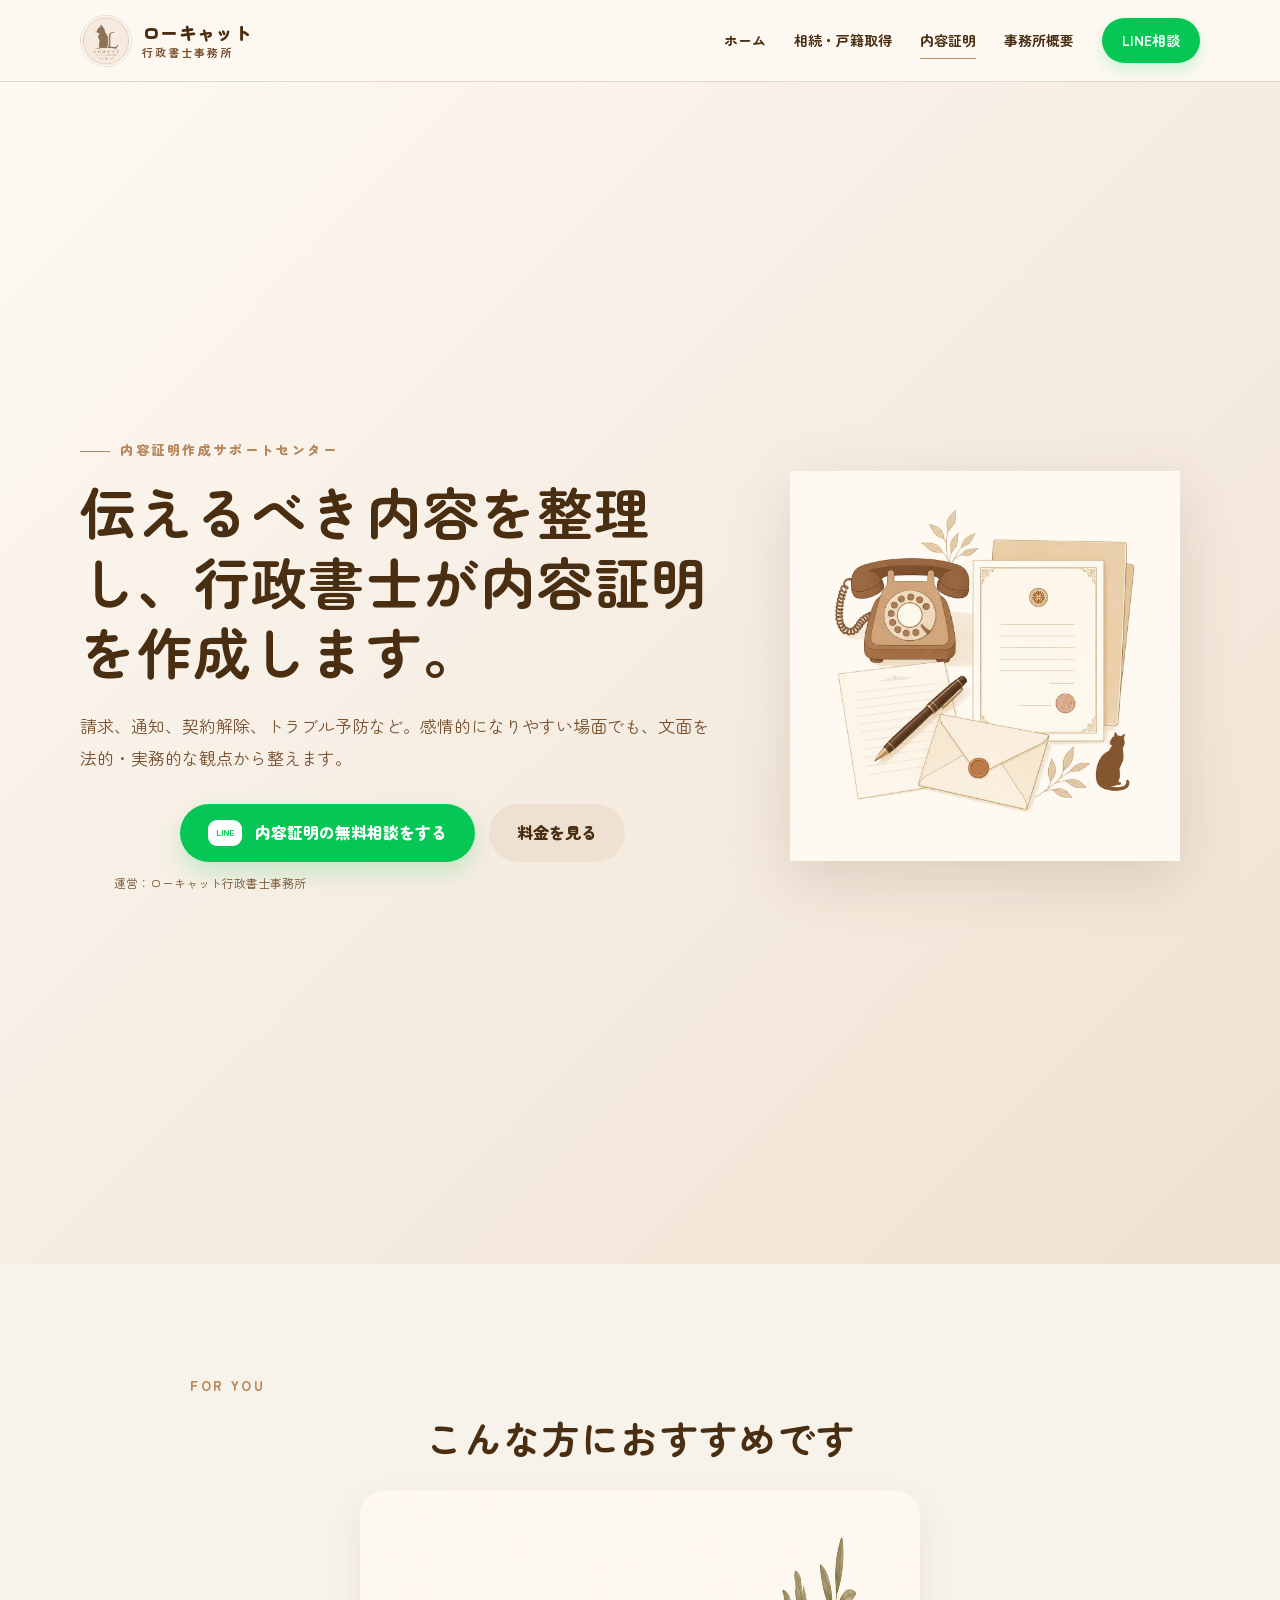
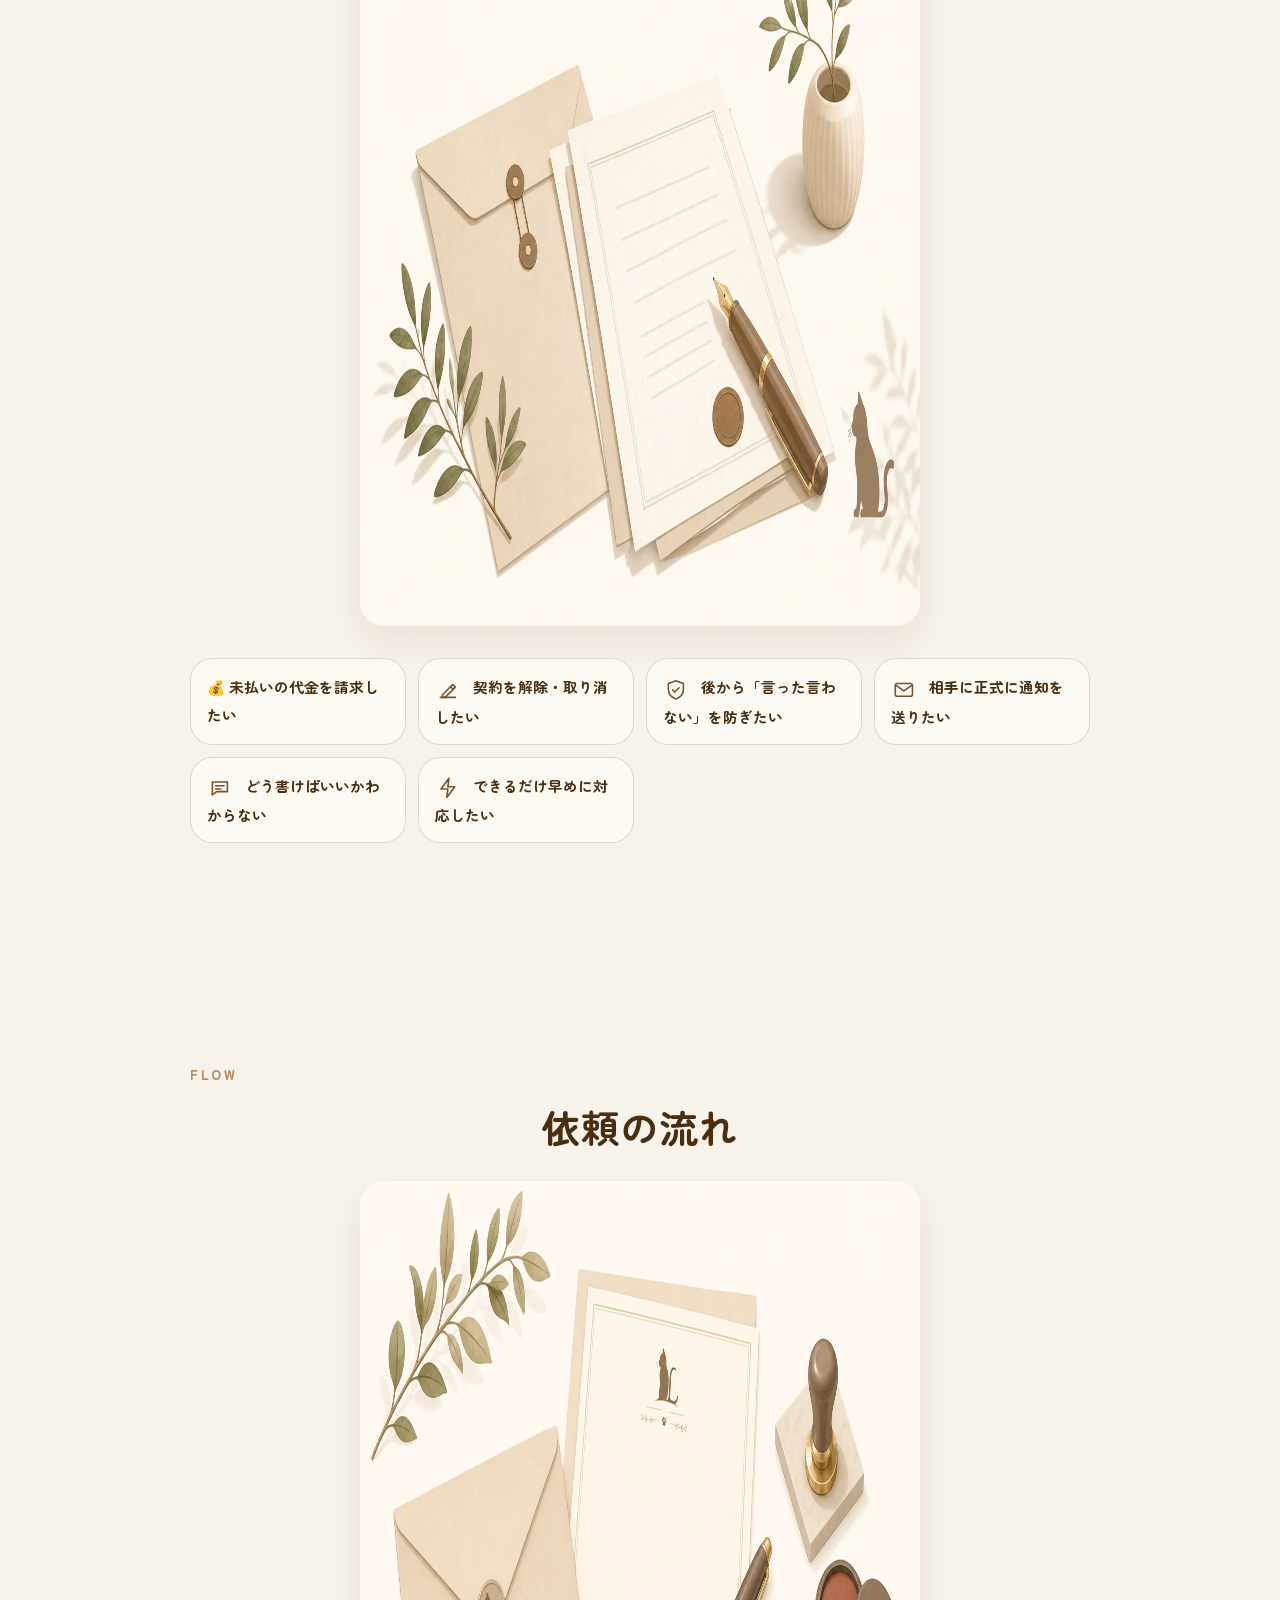
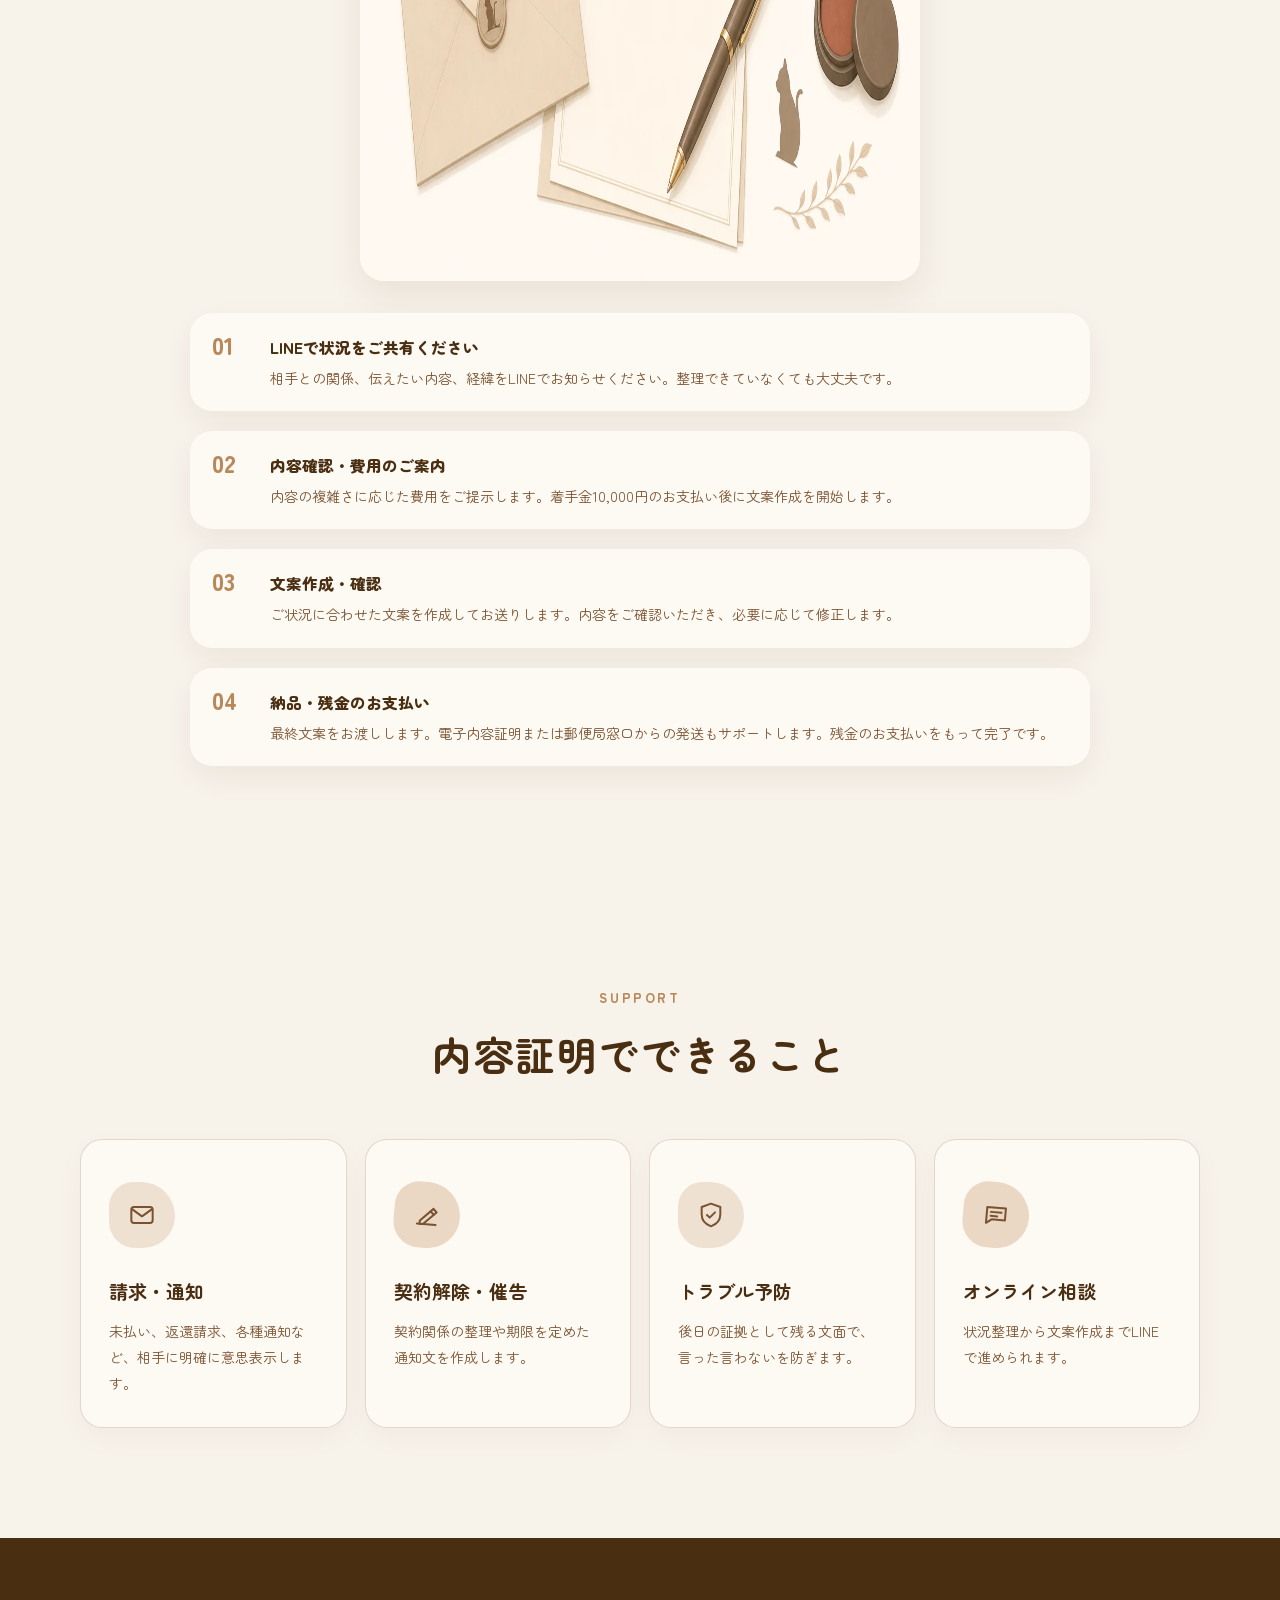
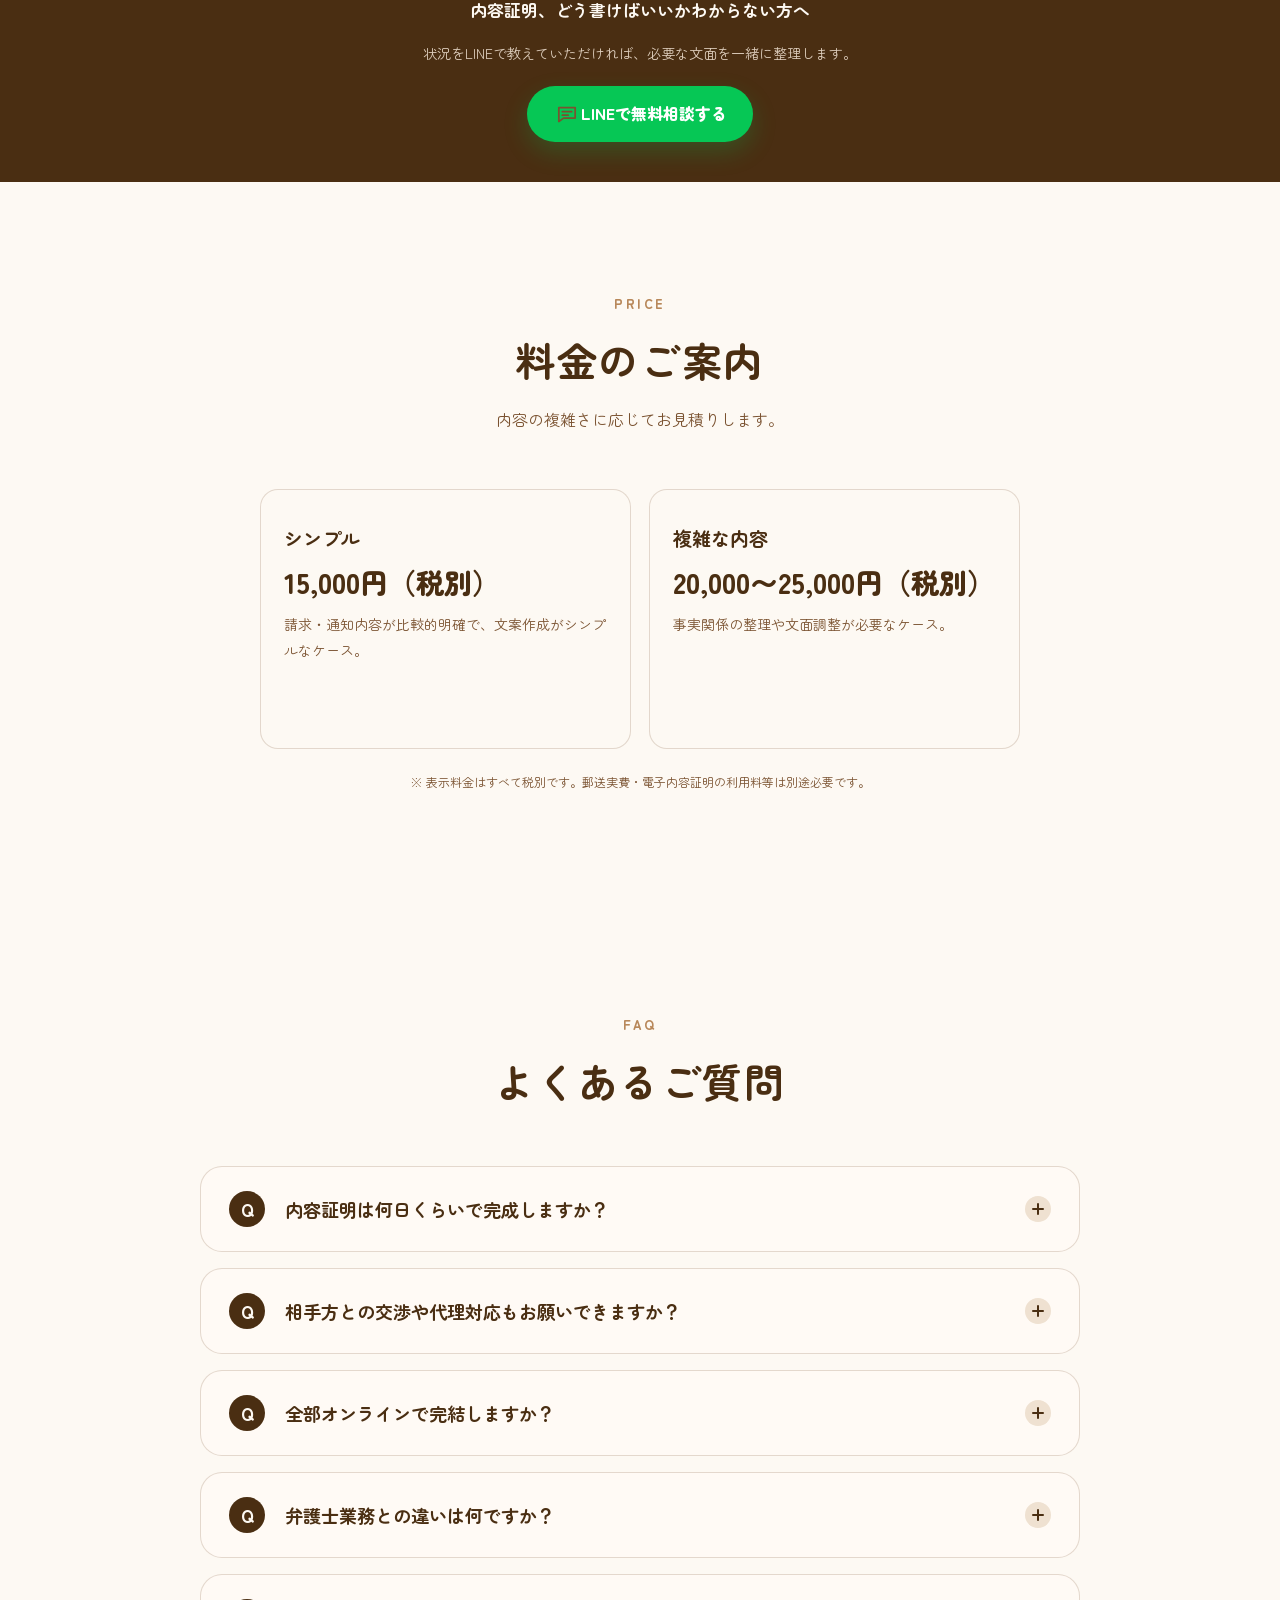
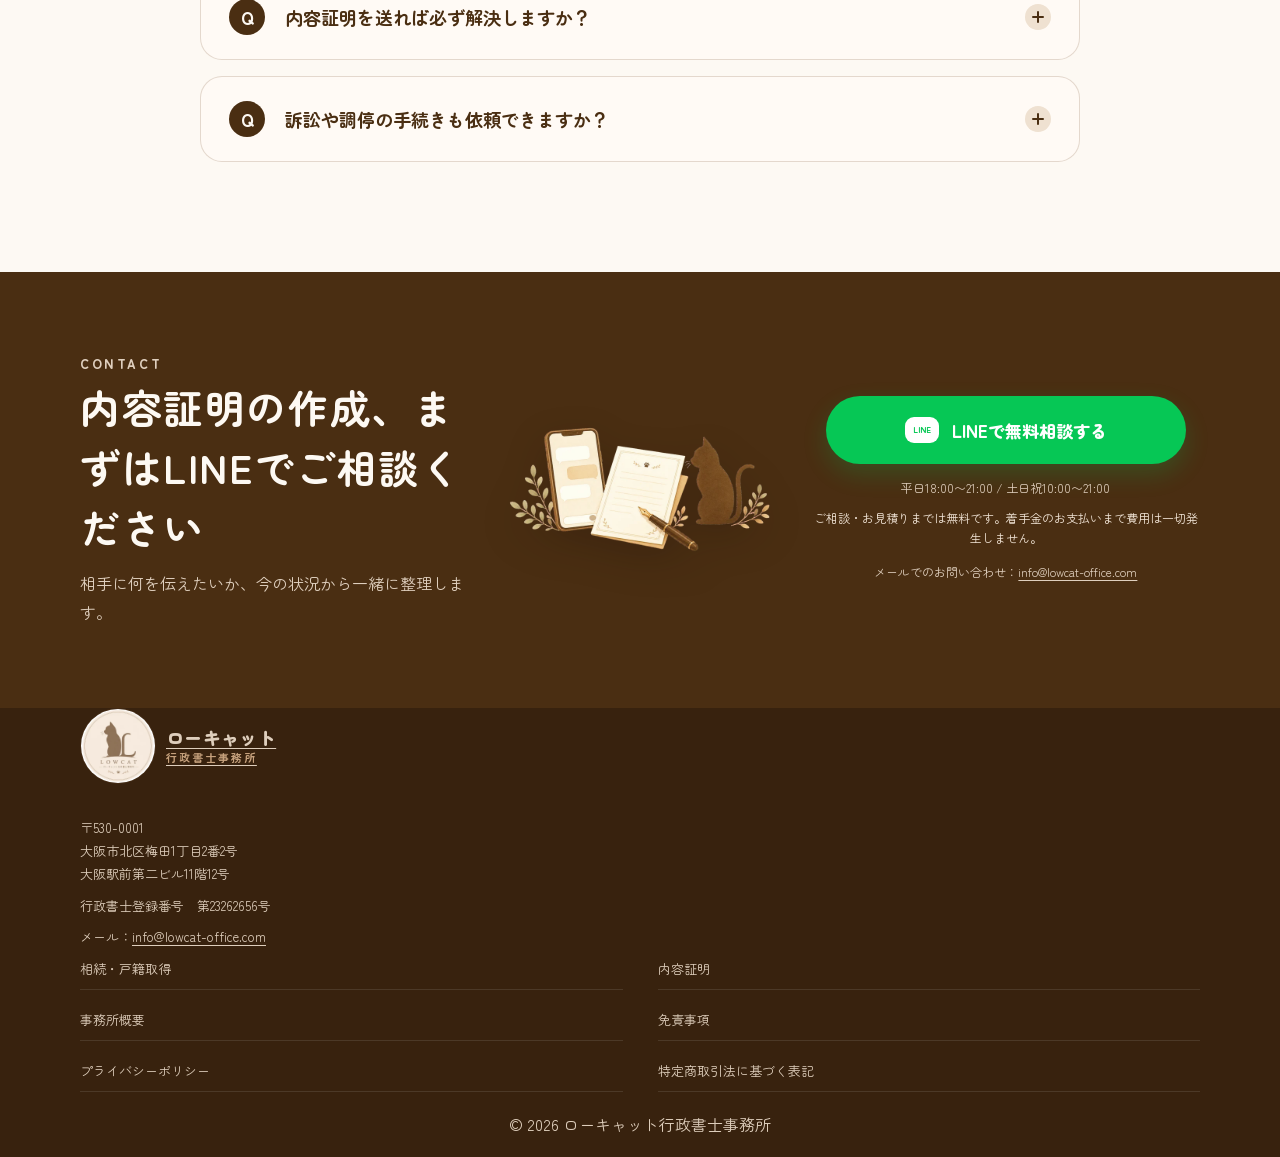
==== commit 1c23da5c: "Add structured data and contact email" ====
--- a/certificate/index.html
+++ b/certificate/index.html
@@ -8,23 +8,94 @@
     <link rel="icon" href="../assets/favicon.ico">
     <meta property="og:title" content="内容証明作成サポートセンター｜内容証明作成代行">
     <meta property="og:description" content="請求・通知・契約解除などの内容証明作成をオンラインでサポート。運営：ローキャット行政書士事務所。">
-    <meta property="og:image" content="https://lowcat-office.netlify.app/assets/ogp.png">
-    <meta property="og:url" content="https://lowcat-office.netlify.app/certificate/">
+    <meta property="og:image" content="https://lowcat-office.com/assets/ogp.png">
+    <meta property="og:url" content="https://lowcat-office.com/certificate/">
     <meta property="og:type" content="website">
     <meta name="twitter:card" content="summary_large_image">
     <link rel="preconnect" href="https://fonts.googleapis.com" /><link rel="preconnect" href="https://fonts.gstatic.com" crossorigin /><link href="https://fonts.googleapis.com/css2?family=Zen+Maru+Gothic:wght@400;500;700;900&display=swap" rel="stylesheet" />
     <link rel="stylesheet" href="../styles.css" /><script src="../script.js" defer></script>
-  </head>
+    <meta name="google-site-verification" content="0r41pT320zyH4qBuLXM4N1_ee6AQ7gvqH54sz5e8NYk" />
+  <link rel="canonical" href="https://lowcat-office.com/certificate/" />
+  <script type="application/ld+json">
+{
+  "@context": "https://schema.org",
+  "@type": "LegalService",
+  "@id": "https://lowcat-office.com/#legalservice",
+  "name": "ローキャット行政書士事務所",
+  "url": "https://lowcat-office.com/",
+  "logo": "https://lowcat-office.com/assets/logo.webp",
+  "image": "https://lowcat-office.com/assets/ogp.png",
+  "email": "info@lowcat-office.com",
+  "address": {
+    "@type": "PostalAddress",
+    "postalCode": "530-0001",
+    "addressRegion": "大阪府",
+    "addressLocality": "大阪市北区",
+    "streetAddress": "梅田1丁目2番2号 大阪駅前第二ビル11階12号",
+    "addressCountry": "JP"
+  },
+  "areaServed": [
+    "全国",
+    "オンライン"
+  ],
+  "serviceType": [
+    "相続手続き",
+    "戸籍取得",
+    "法定相続情報証明",
+    "遺産分割協議書作成",
+    "内容証明作成"
+  ],
+  "knowsAbout": [
+    "相続手続き",
+    "戸籍収集",
+    "内容証明",
+    "行政書士業務"
+  ],
+  "openingHoursSpecification": [
+    {
+      "@type": "OpeningHoursSpecification",
+      "dayOfWeek": [
+        "Monday",
+        "Tuesday",
+        "Wednesday",
+        "Thursday",
+        "Friday"
+      ],
+      "opens": "18:00",
+      "closes": "21:00"
+    },
+    {
+      "@type": "OpeningHoursSpecification",
+      "dayOfWeek": [
+        "Saturday",
+        "Sunday"
+      ],
+      "opens": "10:00",
+      "closes": "21:00"
+    }
+  ],
+  "contactPoint": [
+    {
+      "@type": "ContactPoint",
+      "contactType": "customer support",
+      "email": "info@lowcat-office.com",
+      "url": "https://lin.ee/Oa2LDhM",
+      "availableLanguage": "Japanese"
+    }
+  ]
+}
+</script>
+</head>
   <body>
-    <header class="site-header"><div class="container header-inner"><a class="logo" href="../index.html"><img class="logo-image" src="../assets/logo.webp" alt="" width="52" height="52" /><span class="logo-text">ローキャット<span>行政書士事務所</span></span></a><button class="menu-button" type="button" aria-expanded="false" aria-controls="global-nav"><span></span><span></span><span></span><span class="sr-only">メニューを開く</span></button><nav class="global-nav" id="global-nav" aria-label="メインナビゲーション"><a href="../index.html">ホーム</a><a href="../inheritance/">相続・戸籍取得</a><a href="../certificate/" aria-current="page">内容証明</a><a href="../about.html">事務所概要</a><a class="nav-line" href="https://lin.ee/Oa2LDhM" target="_blank" rel="noopener noreferrer">LINE相談</a></nav></div></header>
+    <header class="site-header"><div class="container header-inner"><a class="logo" href="../index.html"><img class="logo-image" src="../assets/logo.webp" alt="" width="52" height="52" /><span class="logo-text">ローキャット<span>行政書士事務所</span></span></a><button class="menu-button" type="button" aria-expanded="false" aria-controls="global-nav"><span></span><span></span><span></span><span class="sr-only">メニューを開く</span></button><nav class="global-nav" id="global-nav" aria-label="メインナビゲーション"><a href="../index.html">ホーム</a><a href="../inheritance/">相続・戸籍取得</a><a href="../certificate/" aria-current="page">内容証明</a><a href="../about.html">事務所概要</a><a class="nav-line" href="https://lin.ee/sCvJdLX" target="_blank" rel="noopener noreferrer">LINE相談</a></nav></div></header>
     <main>
-      <section class="lp-hero"><div class="container lp-hero-inner"><div><p class="eyebrow">内容証明作成サポートセンター</p><h1>伝えるべき内容を整理し、行政書士が内容証明を作成します。</h1><p class="hero-lead">請求、通知、契約解除、トラブル予防など。感情的になりやすい場面でも、文面を法的・実務的な観点から整えます。</p><div class="hero-actions"><a class="button button-line" href="https://lin.ee/Oa2LDhM" target="_blank" rel="noopener noreferrer"><span class="line-icon" aria-hidden="true">LINE</span>内容証明の無料相談をする</a><a class="button button-sub" href="#price">料金を見る</a></div><p class="button-note">運営：ローキャット行政書士事務所</p></div><img class="lp-hero-image" src="../assets/certificate-hero.webp" alt="" width="1024" height="1024" style="object-fit: contain;" /></div></section>
+      <section class="lp-hero"><div class="container lp-hero-inner"><div><p class="eyebrow">内容証明作成サポートセンター</p><h1>伝えるべき内容を整理し、行政書士が内容証明を作成します。</h1><p class="hero-lead">請求、通知、契約解除、トラブル予防など。感情的になりやすい場面でも、文面を法的・実務的な観点から整えます。</p><div class="hero-actions"><a class="button button-line" href="https://lin.ee/sCvJdLX" target="_blank" rel="noopener noreferrer"><span class="line-icon" aria-hidden="true">LINE</span>内容証明の無料相談をする</a><a class="button button-sub" href="#price">料金を見る</a></div><p class="button-note">運営：ローキャット行政書士事務所</p></div><img class="lp-hero-image" src="../assets/certificate-hero.webp" alt="" width="1024" height="1024" style="object-fit: contain;" /></div></section>
 
       <section class="section lp-target-section" id="target">
         <div class="inner">
           <p class="section-label">FOR YOU</p>
           <h2 class="section-title">こんな方におすすめです</h2>
-          <img src="../assets/certificate-scene.webp" alt="こんな方におすすめ" class="section-illustration">
+          <img src="../assets/certificate-scene.webp" alt="こんな方におすすめ" class="section-illustration" width="1400" height="735" loading="lazy">
           <div class="target-grid">
             <div class="target-item">💰 未払いの代金を請求したい</div>
             <div class="target-item"><svg class="line-svg" viewBox="0 0 24 24" aria-hidden="true"><path d="M5 19h14"/><path d="M7 16.5 16.5 7 19 9.5 9.5 19H7v-2.5Z"/><path d="M14.5 9 17 11.5"/></svg> 契約を解除・取り消したい</div>
@@ -41,7 +112,7 @@
         <div class="inner">
           <p class="section-label">FLOW</p>
           <h2 class="section-title">依頼の流れ</h2>
-          <img src="../assets/certificate-flow.webp" alt="内容証明作成の依頼の流れ" class="section-illustration">
+          <img src="../assets/certificate-flow.webp" alt="内容証明作成の依頼の流れ" class="section-illustration" width="1400" height="700" loading="lazy">
           <div class="flow-list">
             <div class="flow-item"><div class="flow-num">01</div><div><h3>LINEで状況をご共有ください</h3><p>相手との関係、伝えたい内容、経緯をLINEでお知らせください。整理できていなくても大丈夫です。</p></div></div>
             <div class="flow-item"><div class="flow-num">02</div><div><h3>内容確認・費用のご案内</h3><p>内容の複雑さに応じた費用をご提示します。着手金10,000円のお支払い後に文案作成を開始します。</p></div></div>
@@ -57,7 +128,7 @@
         <div class="inner" style="text-align:center;">
           <p style="font-size:1.05rem;font-weight:700;color:var(--cream);margin-bottom:8px;">内容証明、どう書けばいいかわからない方へ</p>
           <p style="font-size:0.88rem;color:#dfcfbe;margin-bottom:20px;">状況をLINEで教えていただければ、必要な文面を一緒に整理します。</p>
-          <a href="https://lin.ee/Oa2LDhM" class="btn-line"><svg class="line-svg" viewBox="0 0 24 24" aria-hidden="true"><path d="M5 6.5h14v9H9l-4 3v-12Z"/><path d="M8 10h8M8 13h5"/></svg> LINEで無料相談する</a>
+          <a href="https://lin.ee/sCvJdLX" class="btn-line"><svg class="line-svg" viewBox="0 0 24 24" aria-hidden="true"><path d="M5 6.5h14v9H9l-4 3v-12Z"/><path d="M8 10h8M8 13h5"/></svg> LINEで無料相談する</a>
         </div>
       </section>
 
@@ -65,8 +136,8 @@
       
       <section class="section faq-section"><div class="container"><div class="section-heading"><p class="section-label">FAQ</p><h2>よくあるご質問</h2></div><div class="faq-list"><div class="faq-item"><button class="faq-question" type="button" aria-expanded="false"><span>内容証明は何日くらいで完成しますか？</span><span class="faq-toggle" aria-hidden="true"></span></button><div class="faq-answer" hidden><p>シンプルな内容であれば、ご依頼から3〜5営業日を目安としています。お急ぎの場合はご相談ください。</p></div></div><div class="faq-item"><button class="faq-question" type="button" aria-expanded="false"><span>相手方との交渉や代理対応もお願いできますか？</span><span class="faq-toggle" aria-hidden="true"></span></button><div class="faq-answer" hidden><p>相手方との直接交渉や代理人としての対応は弁護士の業務となります。内容証明の送付後に交渉が必要になった場合は、弁護士へのご相談をお勧めします。</p></div></div><div class="faq-item"><button class="faq-question" type="button" aria-expanded="false"><span>全部オンラインで完結しますか？</span><span class="faq-toggle" aria-hidden="true"></span></button><div class="faq-answer" hidden><p>はい。LINEだけで完結します。来所は不要です。</p></div></div><div class="faq-item"><button class="faq-question" type="button" aria-expanded="false"><span>弁護士業務との違いは何ですか？</span><span class="faq-toggle" aria-hidden="true"></span></button><div class="faq-answer" hidden><p>行政書士は書類の作成代行が業務です。相手との交渉や法的判断が必要な案件は弁護士をご紹介します。</p></div></div><div class="faq-item"><button class="faq-question" type="button" aria-expanded="false"><span>内容証明を送れば必ず解決しますか？</span><span class="faq-toggle" aria-hidden="true"></span></button><div class="faq-answer" hidden><p>内容証明の作成は文書作成の代行であり、法的効果や裁判上の結果を保証するものではありません。状況によっては弁護士へのご相談もご検討ください。</p></div></div><div class="faq-item"><button class="faq-question" type="button" aria-expanded="false"><span>訴訟や調停の手続きも依頼できますか？</span><span class="faq-toggle" aria-hidden="true"></span></button><div class="faq-answer" hidden><p>裁判所への申立てや示談交渉は弁護士の業務です。紛争が深刻な場合は早期に弁護士へご相談されることをお勧めします。</p></div></div></div></div></section>
       
-      <section class="contact-section"><div class="container contact-inner"><div><p class="section-label">CONTACT</p><h2>内容証明の作成、まずはLINEでご相談ください</h2><p>相手に何を伝えたいか、今の状況から一緒に整理します。</p></div><img class="contact-illustration" src="../assets/line-consult.webp" alt="" width="720" height="480" loading="lazy" /><div class="contact-action"><a class="button button-line button-large" href="https://lin.ee/Oa2LDhM" target="_blank" rel="noopener noreferrer"><span class="line-icon" aria-hidden="true">LINE</span>LINEで無料相談する</a><p>平日18:00〜21:00 / 土日祝10:00〜21:00</p><p class="free-note">ご相談・お見積りまでは無料です。着手金のお支払いまで費用は一切発生しません。</p></div></div></section>
+      <section class="contact-section"><div class="container contact-inner"><div><p class="section-label">CONTACT</p><h2>内容証明の作成、まずはLINEでご相談ください</h2><p>相手に何を伝えたいか、今の状況から一緒に整理します。</p></div><img class="contact-illustration" src="../assets/line-consult.webp" alt="" width="720" height="480" loading="lazy" /><div class="contact-action"><a class="button button-line button-large" href="https://lin.ee/sCvJdLX" target="_blank" rel="noopener noreferrer"><span class="line-icon" aria-hidden="true">LINE</span>LINEで無料相談する</a><p>平日18:00〜21:00 / 土日祝10:00〜21:00</p><p class="free-note">ご相談・お見積りまでは無料です。着手金のお支払いまで費用は一切発生しません。</p><p class="email-note">メールでのお問い合わせ：<a href="mailto:info@lowcat-office.com">info@lowcat-office.com</a></p></div></div></section>
     </main>
-    <footer class="site-footer"><div class="container footer-inner"><div class="footer-office"><a class="logo logo-footer" href="../index.html"><img class="logo-image footer-logo-image" src="../assets/logo.webp" alt="" width="76" height="76" loading="lazy" /><span class="logo-text">ローキャット<span>行政書士事務所</span></span></a><p>〒530-0001<br />大阪市北区梅田1丁目2番2号<br />大阪駅前第二ビル11階12号</p><p>行政書士登録番号　第23262656号</p></div><nav class="footer-nav" aria-label="フッターナビ"><a href="../inheritance/">相続・戸籍取得</a><a href="../certificate/">内容証明</a><a href="../about.html">事務所概要</a><a href="../disclaimer.html">免責事項</a><a href="../privacy.html">プライバシーポリシー</a><a href="/tokushoho">特定商取引法に基づく表記</a></nav></div><p class="copyright">© 2026 ローキャット行政書士事務所</p></footer>
+    <footer class="site-footer"><div class="container footer-inner"><div class="footer-office"><a class="logo logo-footer" href="../index.html"><img class="logo-image footer-logo-image" src="../assets/logo.webp" alt="" width="76" height="76" loading="lazy" /><span class="logo-text">ローキャット<span>行政書士事務所</span></span></a><p>〒530-0001<br />大阪市北区梅田1丁目2番2号<br />大阪駅前第二ビル11階12号</p><p>行政書士登録番号　第23262656号</p><p>メール：<a href="mailto:info@lowcat-office.com">info@lowcat-office.com</a></p></div><nav class="footer-nav" aria-label="フッターナビ"><a href="../inheritance/">相続・戸籍取得</a><a href="../certificate/">内容証明</a><a href="../about.html">事務所概要</a><a href="../disclaimer.html">免責事項</a><a href="../privacy.html">プライバシーポリシー</a><a href="/tokushoho">特定商取引法に基づく表記</a></nav></div><p class="copyright">© 2026 ローキャット行政書士事務所</p></footer>
   </body>
 </html>
--- a/styles.css
+++ b/styles.css
@@ -1622,3 +1622,6 @@
     padding-top: 6px;
   }
 }
+
+.email-note { font-size: 0.86rem; color: var(--text-sub); margin-top: 8px; }
+.email-note a, .footer-office a { color: inherit; text-decoration: underline; text-underline-offset: 3px; }
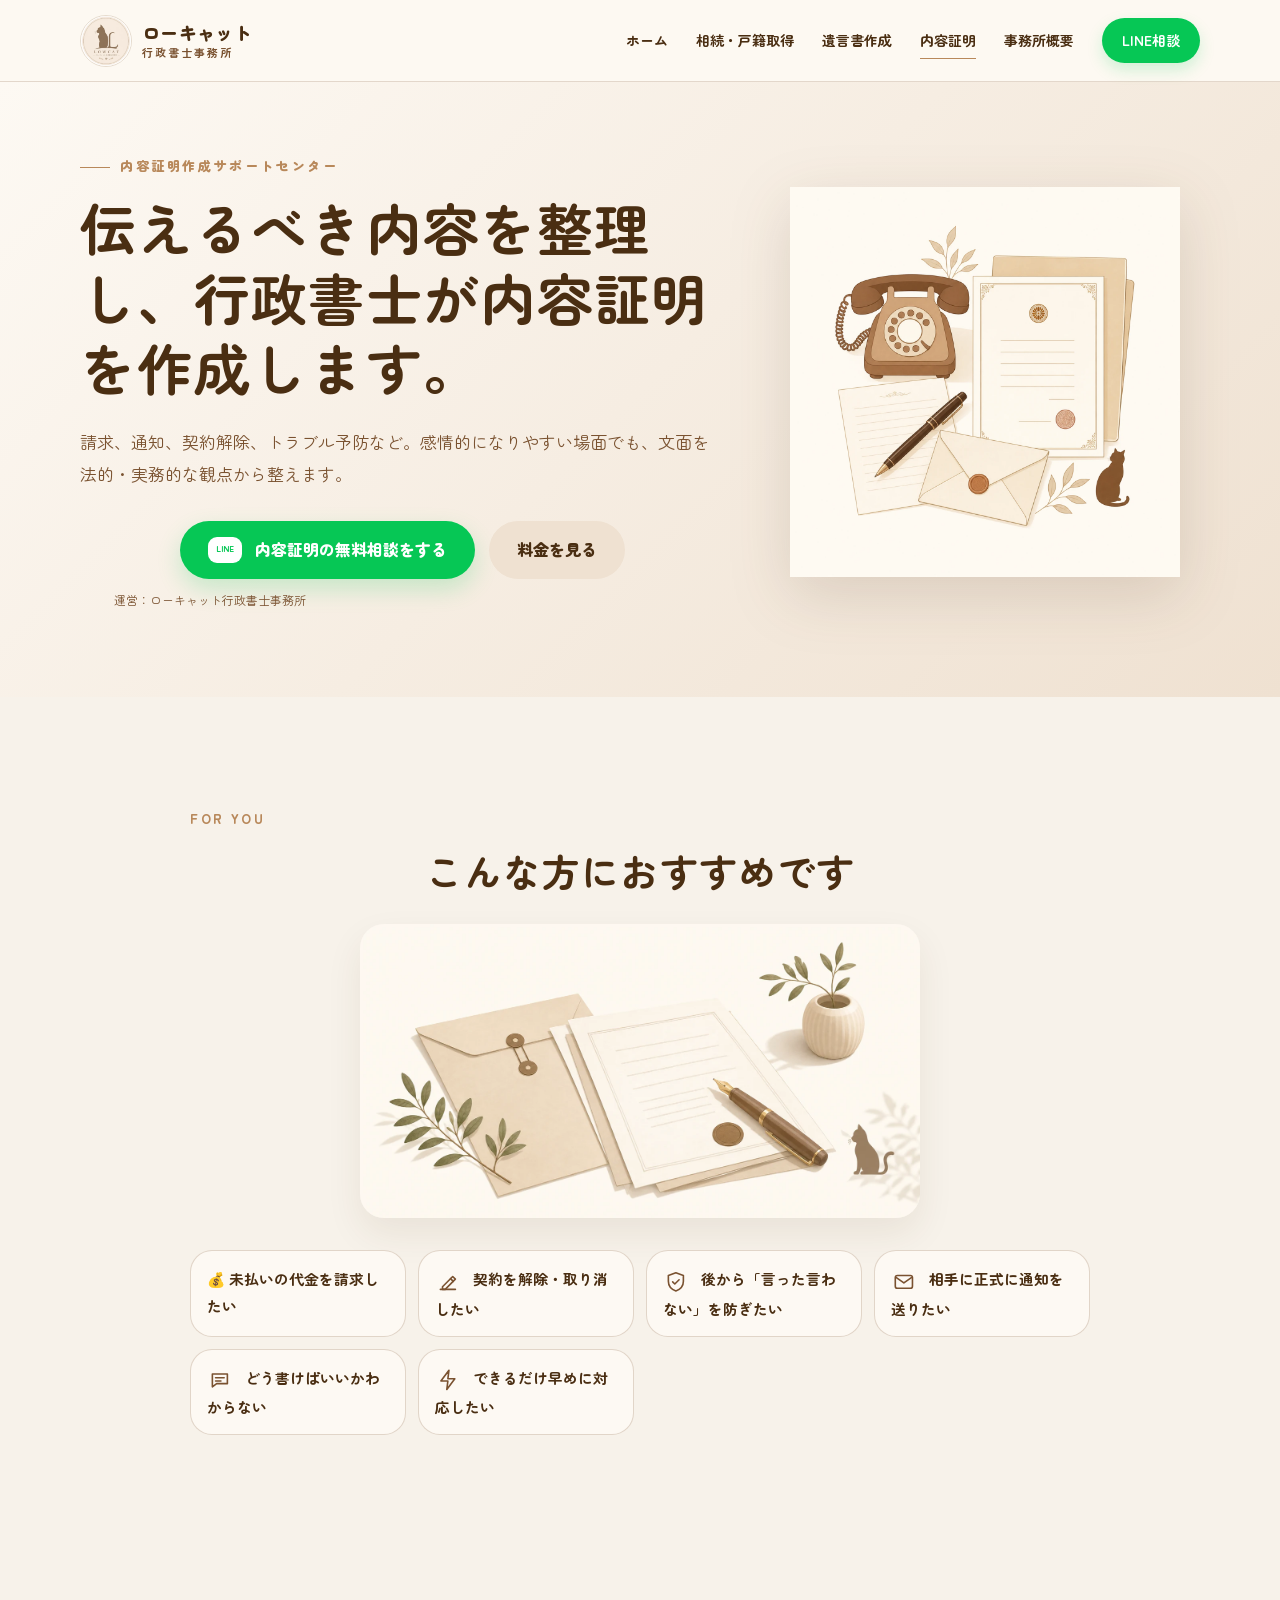
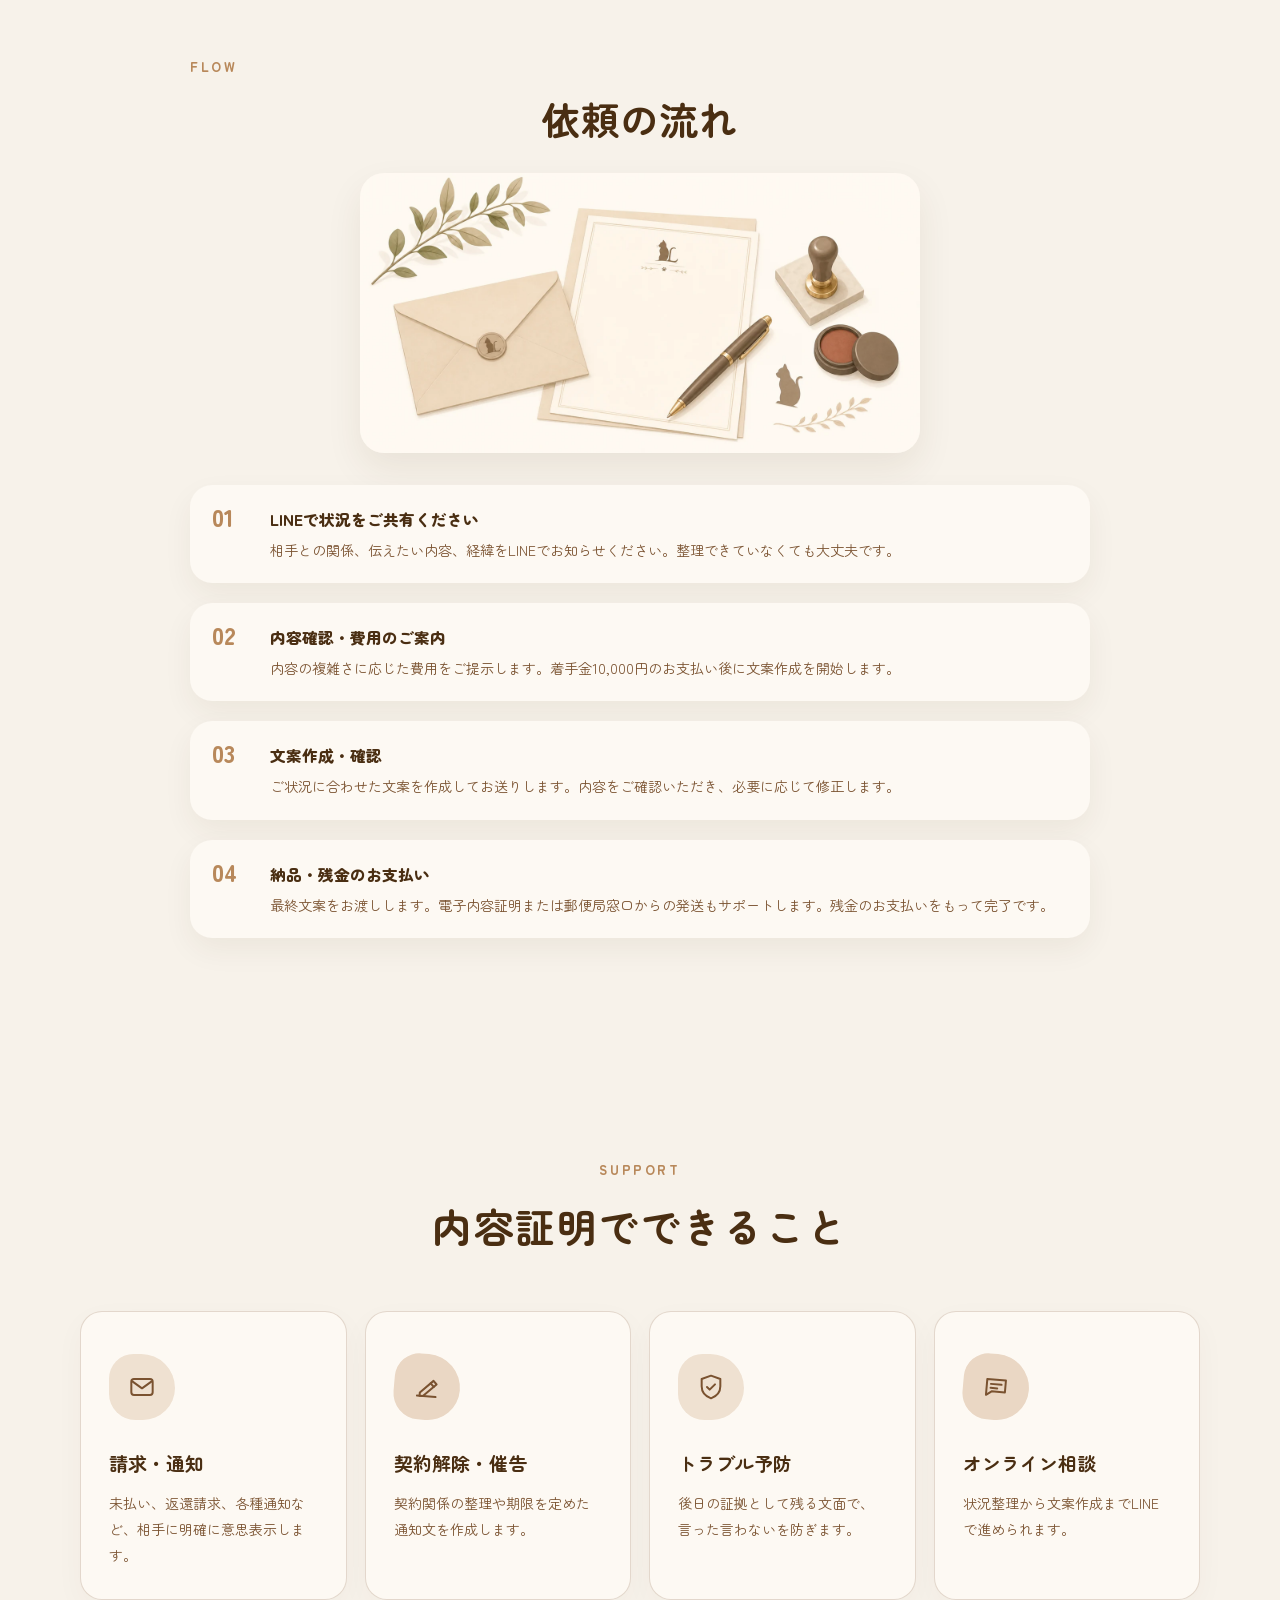
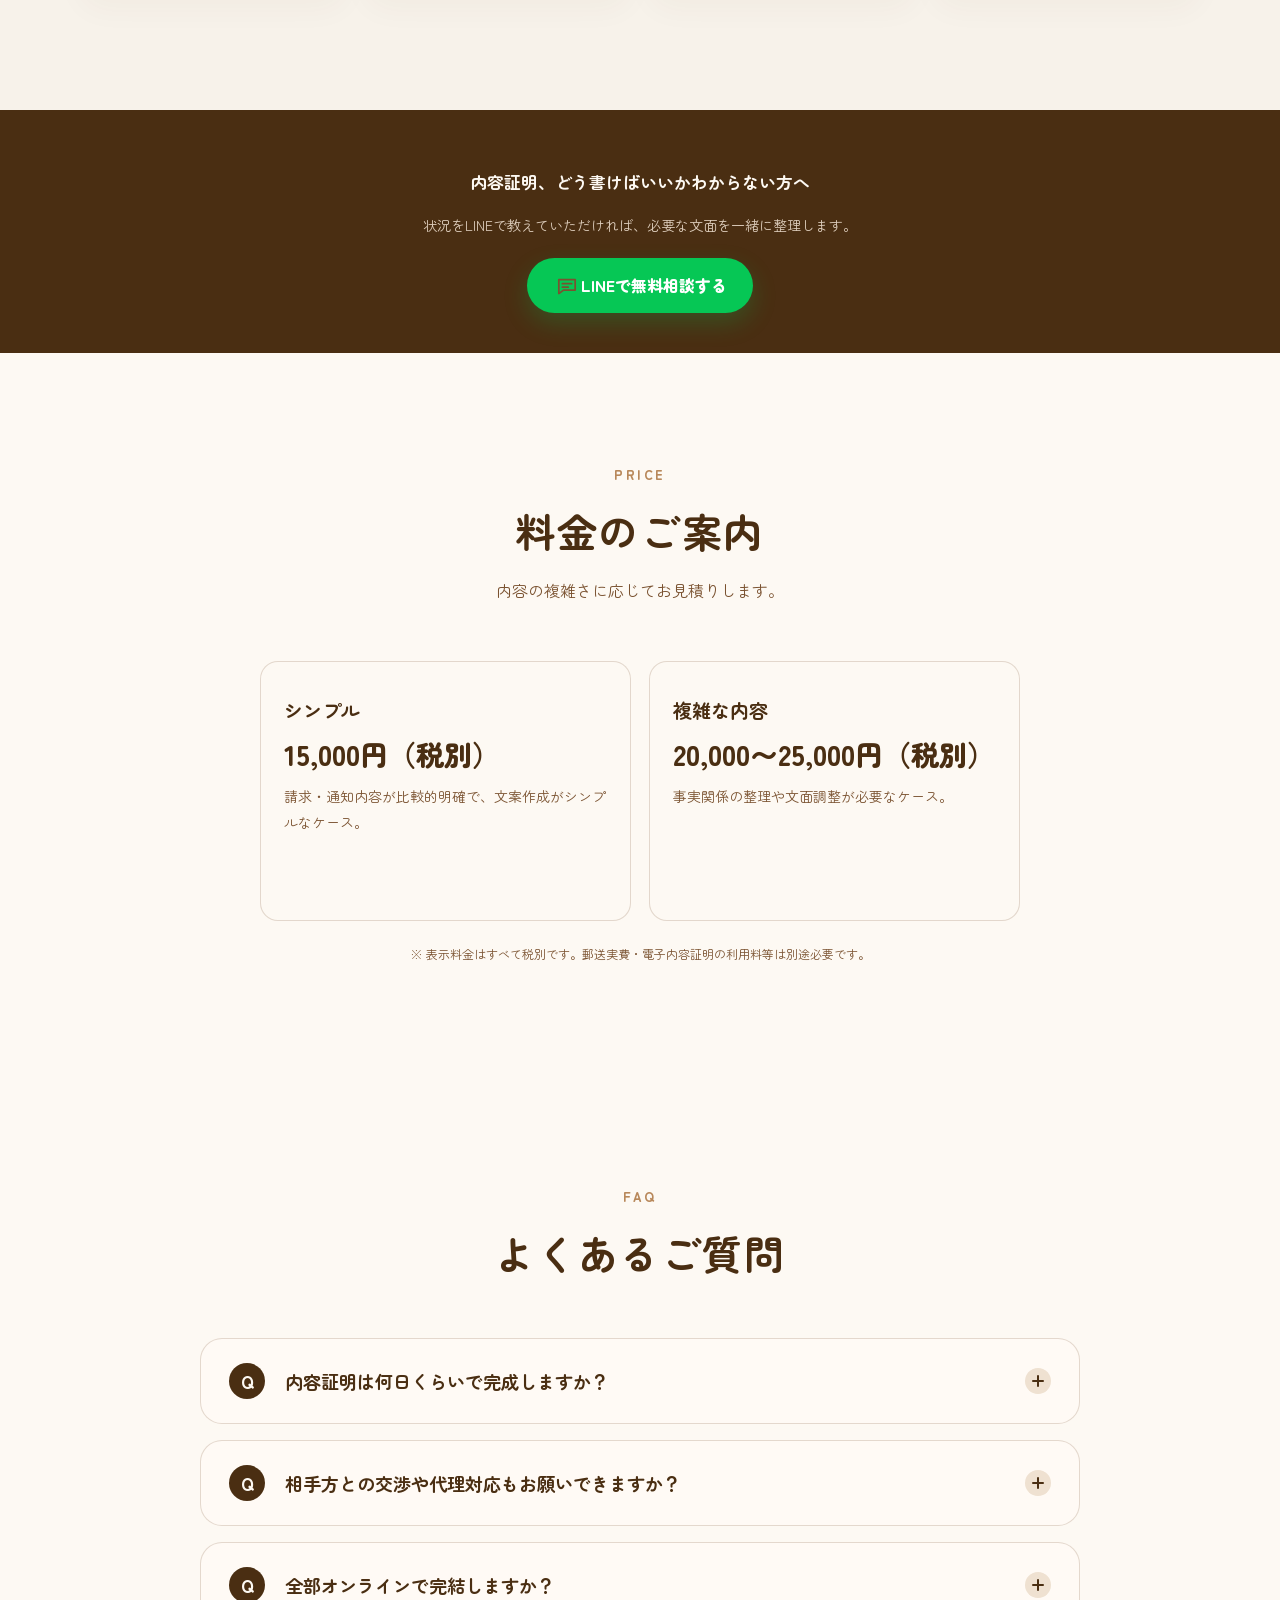
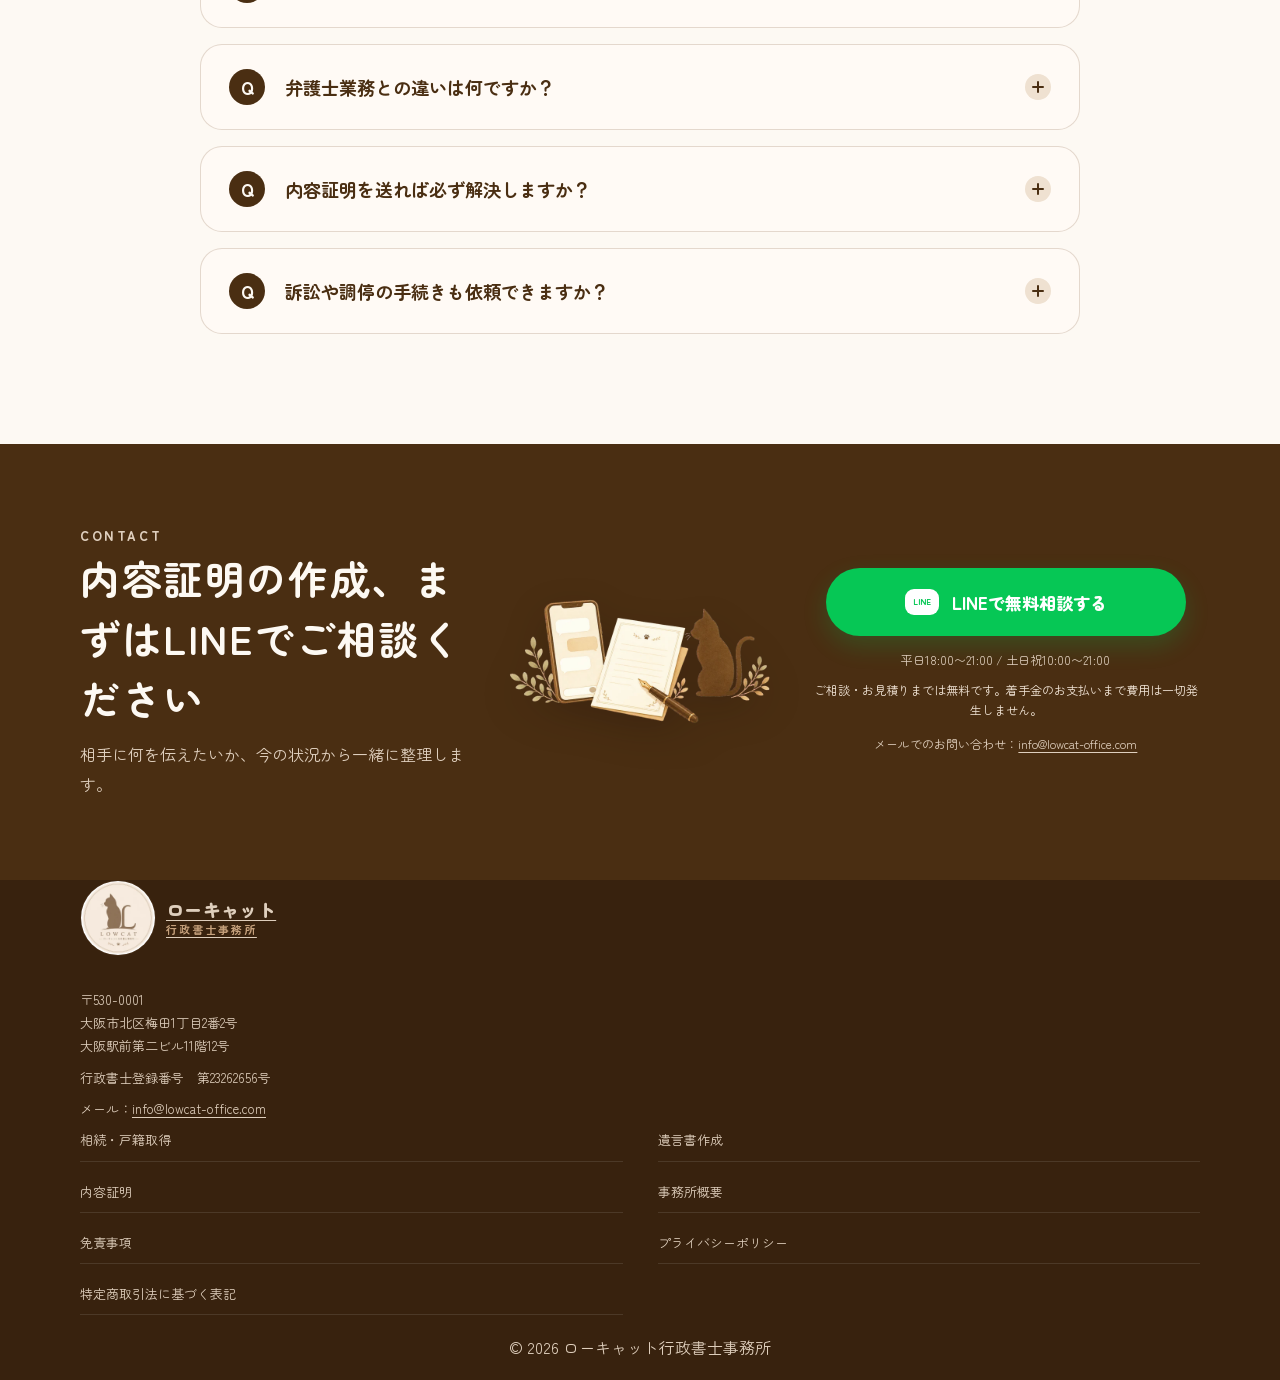
==== commit 6a51e6fd: "Add will-writing support page - New /will/ page: hero, recommended cases, risks without a will, comp" ====
--- a/certificate/index.html
+++ b/certificate/index.html
@@ -43,6 +43,7 @@
     "戸籍取得",
     "法定相続情報証明",
     "遺産分割協議書作成",
+    "遺言書作成サポート",
     "内容証明作成"
   ],
   "knowsAbout": [
@@ -87,7 +88,7 @@
 </script>
 </head>
   <body>
-    <header class="site-header"><div class="container header-inner"><a class="logo" href="../index.html"><img class="logo-image" src="../assets/logo.webp" alt="" width="52" height="52" /><span class="logo-text">ローキャット<span>行政書士事務所</span></span></a><button class="menu-button" type="button" aria-expanded="false" aria-controls="global-nav"><span></span><span></span><span></span><span class="sr-only">メニューを開く</span></button><nav class="global-nav" id="global-nav" aria-label="メインナビゲーション"><a href="../index.html">ホーム</a><a href="../inheritance/">相続・戸籍取得</a><a href="../certificate/" aria-current="page">内容証明</a><a href="../about.html">事務所概要</a><a class="nav-line" href="https://lin.ee/sCvJdLX" target="_blank" rel="noopener noreferrer">LINE相談</a></nav></div></header>
+    <header class="site-header"><div class="container header-inner"><a class="logo" href="../index.html"><img class="logo-image" src="../assets/logo.webp" alt="" width="52" height="52" /><span class="logo-text">ローキャット<span>行政書士事務所</span></span></a><button class="menu-button" type="button" aria-expanded="false" aria-controls="global-nav"><span></span><span></span><span></span><span class="sr-only">メニューを開く</span></button><nav class="global-nav" id="global-nav" aria-label="メインナビゲーション"><a href="../index.html">ホーム</a><a href="../inheritance/">相続・戸籍取得</a><a href="../will/">遺言書作成</a><a href="../certificate/" aria-current="page">内容証明</a><a href="../about.html">事務所概要</a><a class="nav-line" href="https://lin.ee/sCvJdLX" target="_blank" rel="noopener noreferrer">LINE相談</a></nav></div></header>
     <main>
       <section class="lp-hero"><div class="container lp-hero-inner"><div><p class="eyebrow">内容証明作成サポートセンター</p><h1>伝えるべき内容を整理し、行政書士が内容証明を作成します。</h1><p class="hero-lead">請求、通知、契約解除、トラブル予防など。感情的になりやすい場面でも、文面を法的・実務的な観点から整えます。</p><div class="hero-actions"><a class="button button-line" href="https://lin.ee/sCvJdLX" target="_blank" rel="noopener noreferrer"><span class="line-icon" aria-hidden="true">LINE</span>内容証明の無料相談をする</a><a class="button button-sub" href="#price">料金を見る</a></div><p class="button-note">運営：ローキャット行政書士事務所</p></div><img class="lp-hero-image" src="../assets/certificate-hero.webp" alt="" width="1024" height="1024" style="object-fit: contain;" /></div></section>
 
@@ -138,6 +139,6 @@
       
       <section class="contact-section"><div class="container contact-inner"><div><p class="section-label">CONTACT</p><h2>内容証明の作成、まずはLINEでご相談ください</h2><p>相手に何を伝えたいか、今の状況から一緒に整理します。</p></div><img class="contact-illustration" src="../assets/line-consult.webp" alt="" width="720" height="480" loading="lazy" /><div class="contact-action"><a class="button button-line button-large" href="https://lin.ee/sCvJdLX" target="_blank" rel="noopener noreferrer"><span class="line-icon" aria-hidden="true">LINE</span>LINEで無料相談する</a><p>平日18:00〜21:00 / 土日祝10:00〜21:00</p><p class="free-note">ご相談・お見積りまでは無料です。着手金のお支払いまで費用は一切発生しません。</p><p class="email-note">メールでのお問い合わせ：<a href="mailto:info@lowcat-office.com">info@lowcat-office.com</a></p></div></div></section>
     </main>
-    <footer class="site-footer"><div class="container footer-inner"><div class="footer-office"><a class="logo logo-footer" href="../index.html"><img class="logo-image footer-logo-image" src="../assets/logo.webp" alt="" width="76" height="76" loading="lazy" /><span class="logo-text">ローキャット<span>行政書士事務所</span></span></a><p>〒530-0001<br />大阪市北区梅田1丁目2番2号<br />大阪駅前第二ビル11階12号</p><p>行政書士登録番号　第23262656号</p><p>メール：<a href="mailto:info@lowcat-office.com">info@lowcat-office.com</a></p></div><nav class="footer-nav" aria-label="フッターナビ"><a href="../inheritance/">相続・戸籍取得</a><a href="../certificate/">内容証明</a><a href="../about.html">事務所概要</a><a href="../disclaimer.html">免責事項</a><a href="../privacy.html">プライバシーポリシー</a><a href="/tokushoho">特定商取引法に基づく表記</a></nav></div><p class="copyright">© 2026 ローキャット行政書士事務所</p></footer>
+    <footer class="site-footer"><div class="container footer-inner"><div class="footer-office"><a class="logo logo-footer" href="../index.html"><img class="logo-image footer-logo-image" src="../assets/logo.webp" alt="" width="76" height="76" loading="lazy" /><span class="logo-text">ローキャット<span>行政書士事務所</span></span></a><p>〒530-0001<br />大阪市北区梅田1丁目2番2号<br />大阪駅前第二ビル11階12号</p><p>行政書士登録番号　第23262656号</p><p>メール：<a href="mailto:info@lowcat-office.com">info@lowcat-office.com</a></p></div><nav class="footer-nav" aria-label="フッターナビ"><a href="../inheritance/">相続・戸籍取得</a><a href="../will/">遺言書作成</a><a href="../certificate/">内容証明</a><a href="../about.html">事務所概要</a><a href="../disclaimer.html">免責事項</a><a href="../privacy.html">プライバシーポリシー</a><a href="/tokushoho">特定商取引法に基づく表記</a></nav></div><p class="copyright">© 2026 ローキャット行政書士事務所</p></footer>
   </body>
 </html>
--- a/styles.css
+++ b/styles.css
@@ -43,6 +43,7 @@
 img {
   display: block;
   max-width: 100%;
+  height: auto;
 }
 
 button {
@@ -79,6 +80,11 @@
   border-bottom: 1px solid var(--border);
   background: rgba(253, 249, 243, 0.94);
   backdrop-filter: blur(12px);
+}
+
+/* Keep the off-canvas mobile nav from widening the page */
+.site-header {
+  overflow-x: clip;
 }
 
 .header-inner {
@@ -1625,3 +1631,184 @@
 
 .email-note { font-size: 0.86rem; color: var(--text-sub); margin-top: 8px; }
 .email-note a, .footer-office a { color: inherit; text-decoration: underline; text-underline-offset: 3px; }
+
+/* Top page strengths section */
+.strengths-section {
+  background: var(--cream);
+}
+.strengths-section .section-heading {
+  max-width: 760px;
+}
+.strength-grid {
+  grid-template-columns: repeat(3, 1fr);
+}
+.strengths-section .feature-card {
+  min-height: 0;
+  background: var(--bg);
+}
+@media (max-width: 950px) {
+  .strength-grid {
+    grid-template-columns: 1fr;
+  }
+}
+
+/* Let long prices wrap on phones instead of widening the card */
+@media (max-width: 640px) {
+  .lp-price-grid,
+  .lp-price-grid.two {
+    grid-template-columns: minmax(0, 1fr);
+  }
+  .price {
+    white-space: normal;
+    word-break: keep-all;
+  }
+}
+
+/* 相続ページ：関連手続きの横長カード */
+.also-card {
+  display: flex;
+  gap: 20px;
+  align-items: flex-start;
+  margin-top: 18px;
+  text-align: left;
+  min-height: 0;
+}
+.also-card .feature-icon { flex-shrink: 0; margin-bottom: 0; }
+.also-card h3 { margin-top: 4px; }
+.also-label {
+  font-size: 0.8rem;
+  font-weight: 700;
+  letter-spacing: 0.06em;
+  color: var(--brown-light);
+  margin: 0;
+}
+@media (max-width: 640px) {
+  .also-card { flex-direction: column; gap: 12px; }
+}
+
+/* Top page: three service cards */
+.service-hub-grid {
+  grid-template-columns: repeat(3, minmax(0, 1fr));
+}
+.service-hub-grid .service-hub-card {
+  padding: 34px 30px;
+}
+.service-hub-grid .service-hub-card h3 {
+  font-size: clamp(22px, 2.2vw, 28px);
+}
+
+/* Will page */
+.hero-sub {
+  margin: 14px 0 0;
+  color: var(--brown);
+  font-size: clamp(18px, 2.2vw, 22px);
+  font-weight: 700;
+}
+.will-compare-section {
+  background: var(--cream);
+}
+.will-video {
+  margin-top: 28px;
+  text-align: center;
+}
+.will-video p {
+  margin: 0 0 12px;
+  color: var(--brown);
+  font-size: 0.9rem;
+}
+.limitation-item p + .will-small-note {
+  margin-top: 6px;
+  font-size: 0.8rem;
+}
+.limit-icon .line-svg {
+  width: 1.4rem;
+  height: 1.4rem;
+}
+.table-scroll {
+  overflow-x: auto;
+  border: 1px solid var(--border);
+  border-radius: var(--radius);
+  background: var(--bg);
+  -webkit-overflow-scrolling: touch;
+}
+.compare-table {
+  width: 100%;
+  min-width: 560px;
+  border-collapse: collapse;
+  font-size: 0.9rem;
+}
+.compare-table th,
+.compare-table td {
+  padding: 16px 18px;
+  border-bottom: 1px solid var(--border);
+  text-align: left;
+  vertical-align: top;
+  line-height: 1.7;
+}
+.compare-table thead th {
+  color: var(--brown-dark);
+  background: rgba(184, 136, 90, 0.12);
+  font-weight: 900;
+}
+.compare-table tbody th {
+  width: 26%;
+  color: var(--brown-dark);
+  font-weight: 900;
+}
+.compare-table td {
+  color: var(--brown);
+}
+.compare-table tbody tr:last-child th,
+.compare-table tbody tr:last-child td {
+  border-bottom: 0;
+}
+.lp-price-grid.three {
+  grid-template-columns: repeat(3, minmax(0, 1fr));
+  max-width: 960px;
+  margin-inline: auto;
+}
+.price-tax {
+  font-size: 0.55em;
+  font-weight: 700;
+}
+.price-card .price-excl {
+  margin: -6px 0 12px;
+  color: var(--brown);
+  font-size: 0.85rem;
+}
+.will-price-notes {
+  max-width: 760px;
+  margin: 28px auto 0;
+  padding-left: 1.2em;
+  font-size: 0.85rem;
+  line-height: 1.8;
+  text-align: left;
+}
+.will-price-notes li + li {
+  margin-top: 4px;
+}
+.will-price-notes a,
+.faq-answer a {
+  color: var(--brown-dark);
+  font-weight: 700;
+  text-decoration: underline;
+  text-underline-offset: 3px;
+}
+.table-hint {
+  display: none;
+  margin: 0 0 8px;
+  color: var(--brown);
+  font-size: 0.8rem;
+  text-align: right;
+}
+@media (max-width: 640px) {
+  .table-hint {
+    display: block;
+  }
+}
+@media (max-width: 980px) {
+  .service-hub-grid,
+  .lp-price-grid.three {
+    grid-template-columns: 1fr;
+  }
+}
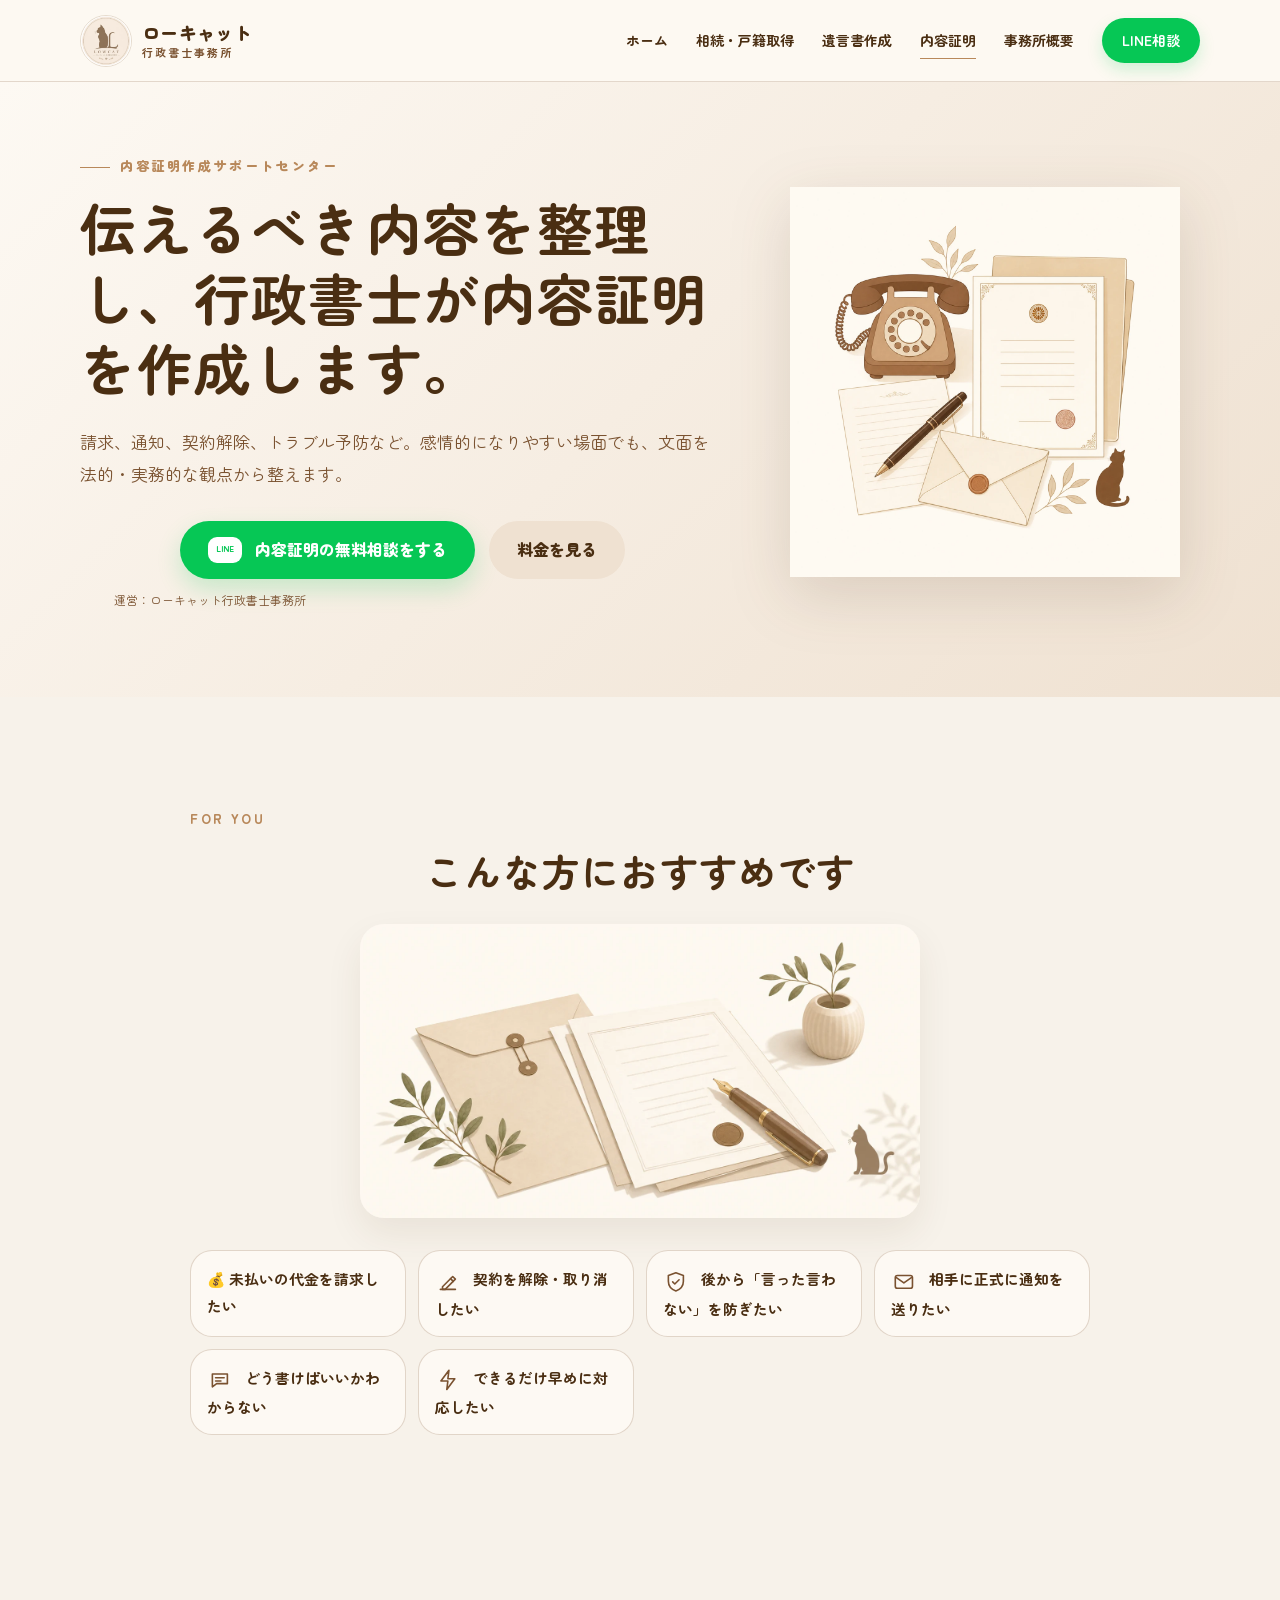
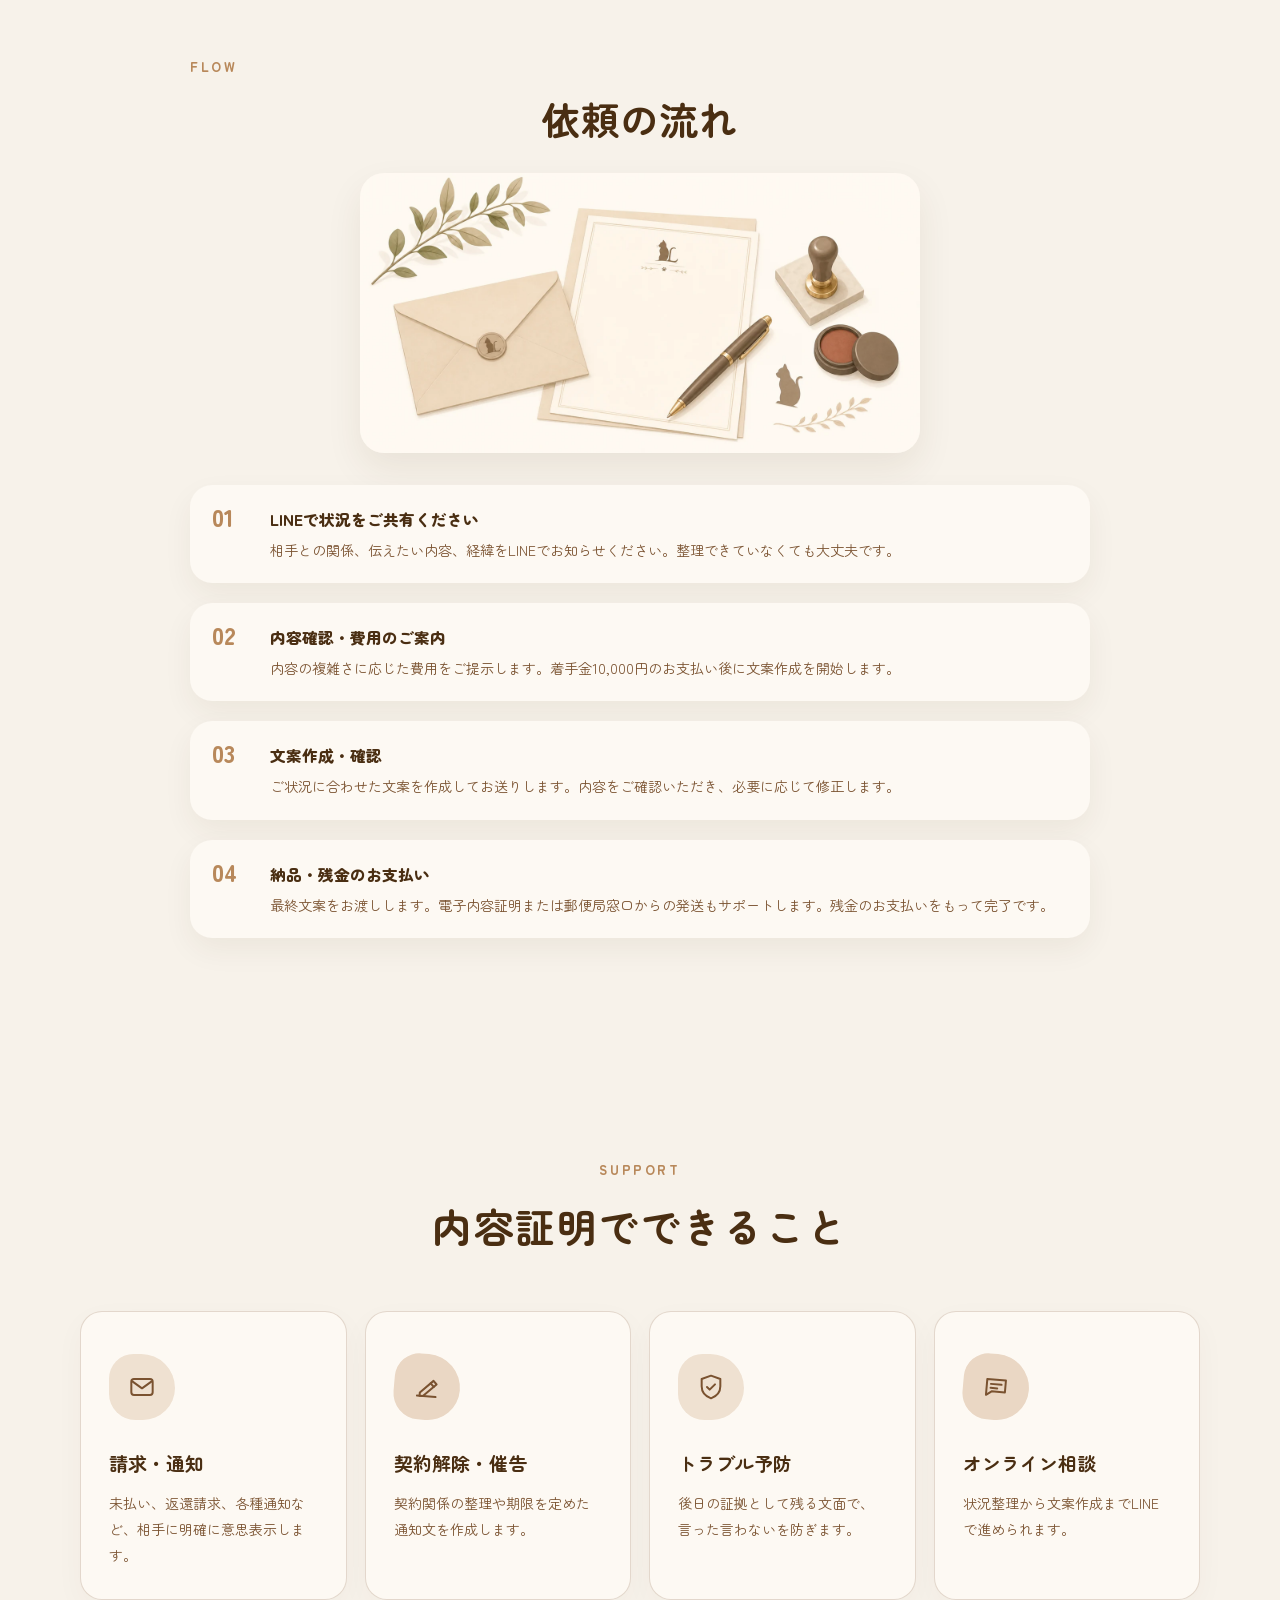
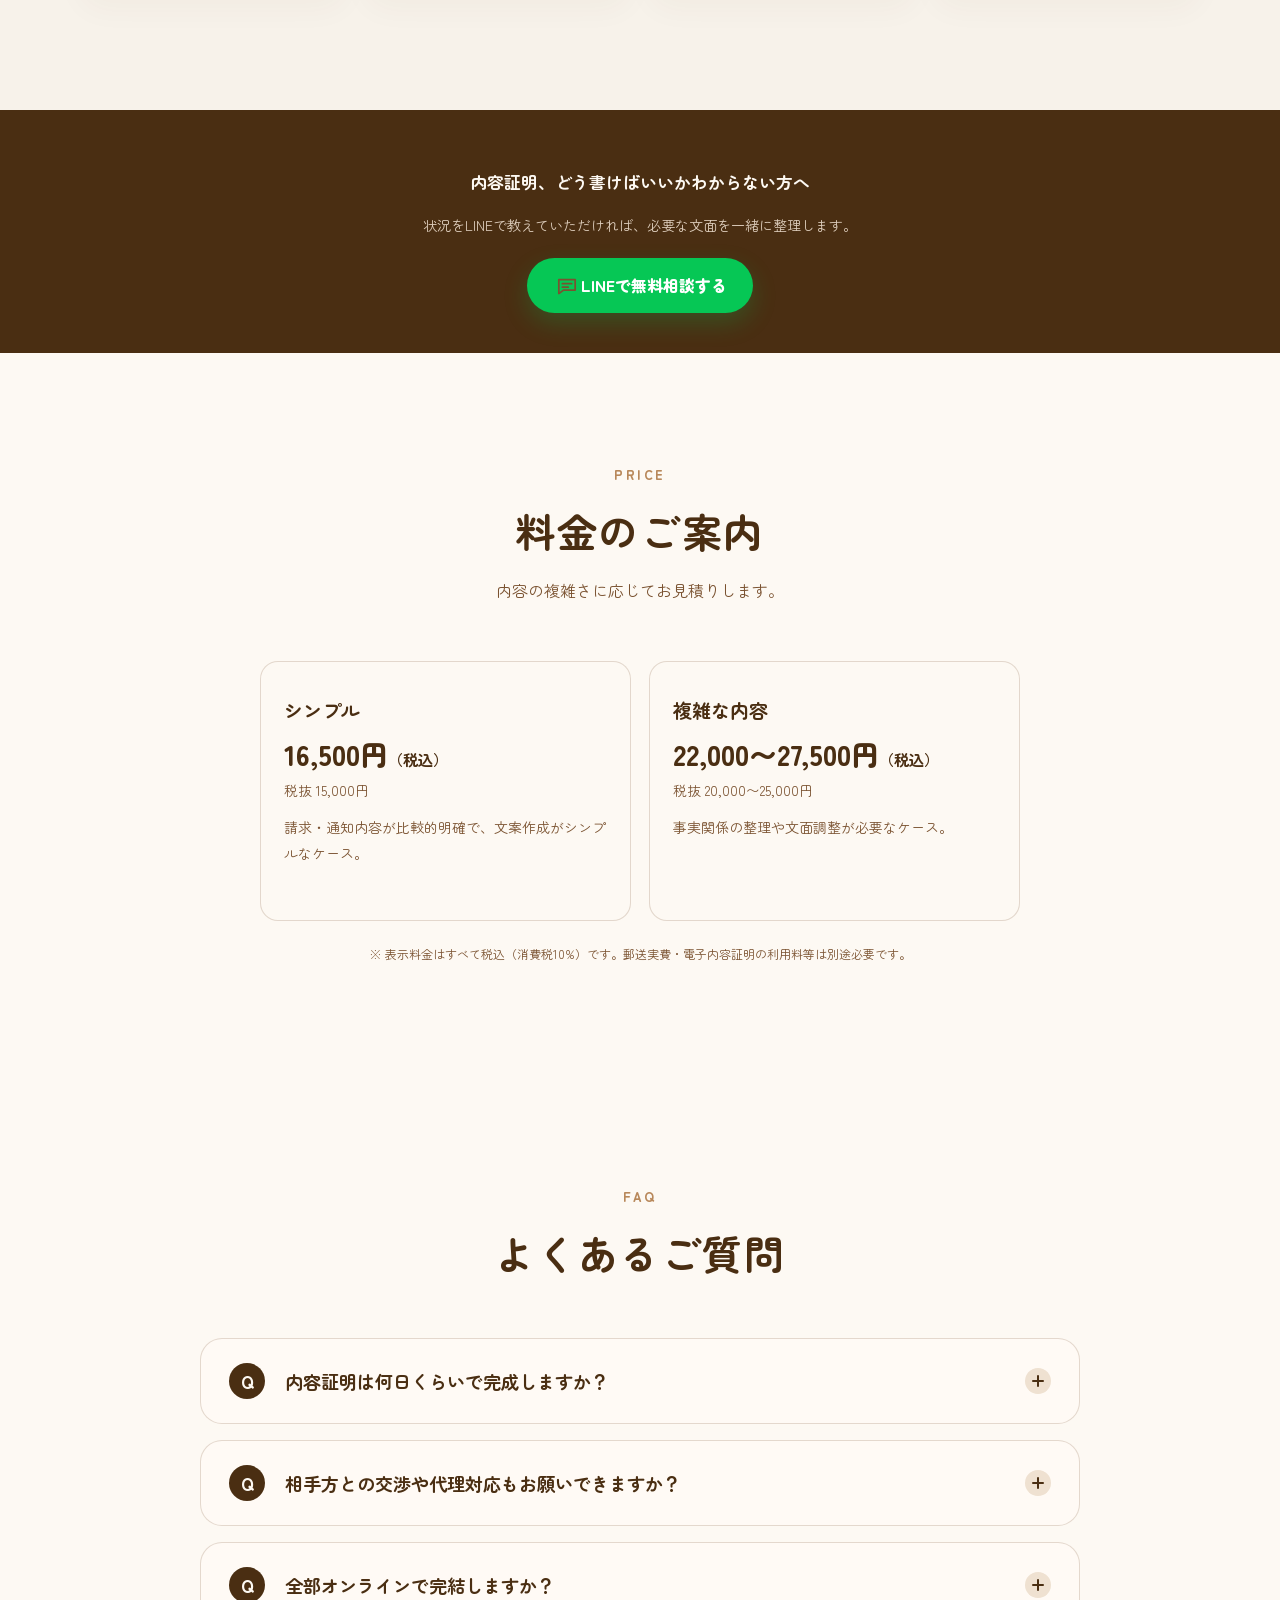
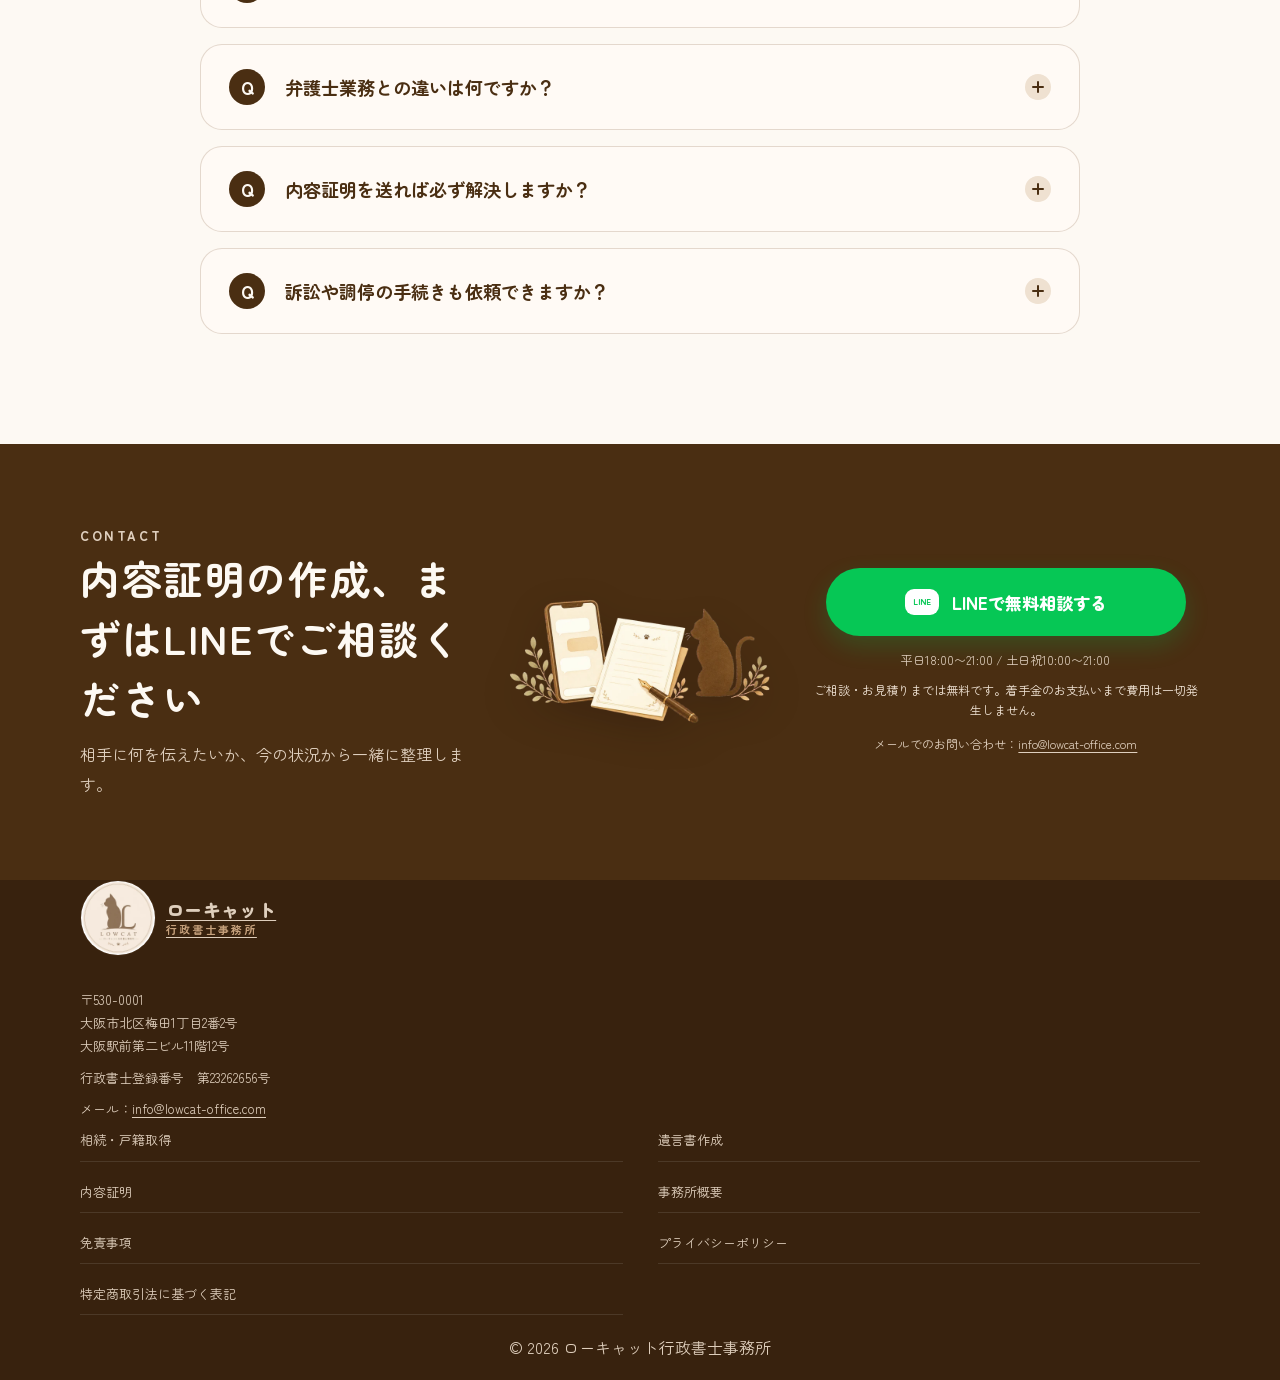
==== commit 9c8dd133: "Show existing prices tax-inclusive - Inheritance and certificate price cards: tax-inclusive price la" ====
--- a/certificate/index.html
+++ b/certificate/index.html
@@ -133,7 +133,7 @@
         </div>
       </section>
 
-<section class="section price-section" id="price"><div class="container"><div class="section-heading"><p class="section-label">PRICE</p><h2>料金のご案内</h2><p>内容の複雑さに応じてお見積りします。</p></div><div class="price-grid lp-price-grid two"><article class="price-card"><h3>シンプル</h3><p class="price">15,000円（税別）</p><p>請求・通知内容が比較的明確で、文案作成がシンプルなケース。</p></article><article class="price-card"><h3>複雑な内容</h3><p class="price">20,000〜25,000円（税別）</p><p>事実関係の整理や文面調整が必要なケース。</p></article></div><p class="price-note">※ 表示料金はすべて税別です。郵送実費・電子内容証明の利用料等は別途必要です。</p></div></section>
+<section class="section price-section" id="price"><div class="container"><div class="section-heading"><p class="section-label">PRICE</p><h2>料金のご案内</h2><p>内容の複雑さに応じてお見積りします。</p></div><div class="price-grid lp-price-grid two"><article class="price-card"><h3>シンプル</h3><p class="price">16,500円<span class="price-tax">（税込）</span></p><p class="price-excl">税抜 15,000円</p><p>請求・通知内容が比較的明確で、文案作成がシンプルなケース。</p></article><article class="price-card"><h3>複雑な内容</h3><p class="price">22,000〜27,500円<span class="price-tax">（税込）</span></p><p class="price-excl">税抜 20,000〜25,000円</p><p>事実関係の整理や文面調整が必要なケース。</p></article></div><p class="price-note">※ 表示料金はすべて税込（消費税10%）です。郵送実費・電子内容証明の利用料等は別途必要です。</p></div></section>
       
       <section class="section faq-section"><div class="container"><div class="section-heading"><p class="section-label">FAQ</p><h2>よくあるご質問</h2></div><div class="faq-list"><div class="faq-item"><button class="faq-question" type="button" aria-expanded="false"><span>内容証明は何日くらいで完成しますか？</span><span class="faq-toggle" aria-hidden="true"></span></button><div class="faq-answer" hidden><p>シンプルな内容であれば、ご依頼から3〜5営業日を目安としています。お急ぎの場合はご相談ください。</p></div></div><div class="faq-item"><button class="faq-question" type="button" aria-expanded="false"><span>相手方との交渉や代理対応もお願いできますか？</span><span class="faq-toggle" aria-hidden="true"></span></button><div class="faq-answer" hidden><p>相手方との直接交渉や代理人としての対応は弁護士の業務となります。内容証明の送付後に交渉が必要になった場合は、弁護士へのご相談をお勧めします。</p></div></div><div class="faq-item"><button class="faq-question" type="button" aria-expanded="false"><span>全部オンラインで完結しますか？</span><span class="faq-toggle" aria-hidden="true"></span></button><div class="faq-answer" hidden><p>はい。LINEだけで完結します。来所は不要です。</p></div></div><div class="faq-item"><button class="faq-question" type="button" aria-expanded="false"><span>弁護士業務との違いは何ですか？</span><span class="faq-toggle" aria-hidden="true"></span></button><div class="faq-answer" hidden><p>行政書士は書類の作成代行が業務です。相手との交渉や法的判断が必要な案件は弁護士をご紹介します。</p></div></div><div class="faq-item"><button class="faq-question" type="button" aria-expanded="false"><span>内容証明を送れば必ず解決しますか？</span><span class="faq-toggle" aria-hidden="true"></span></button><div class="faq-answer" hidden><p>内容証明の作成は文書作成の代行であり、法的効果や裁判上の結果を保証するものではありません。状況によっては弁護士へのご相談もご検討ください。</p></div></div><div class="faq-item"><button class="faq-question" type="button" aria-expanded="false"><span>訴訟や調停の手続きも依頼できますか？</span><span class="faq-toggle" aria-hidden="true"></span></button><div class="faq-answer" hidden><p>裁判所への申立てや示談交渉は弁護士の業務です。紛争が深刻な場合は早期に弁護士へご相談されることをお勧めします。</p></div></div></div></div></section>
       
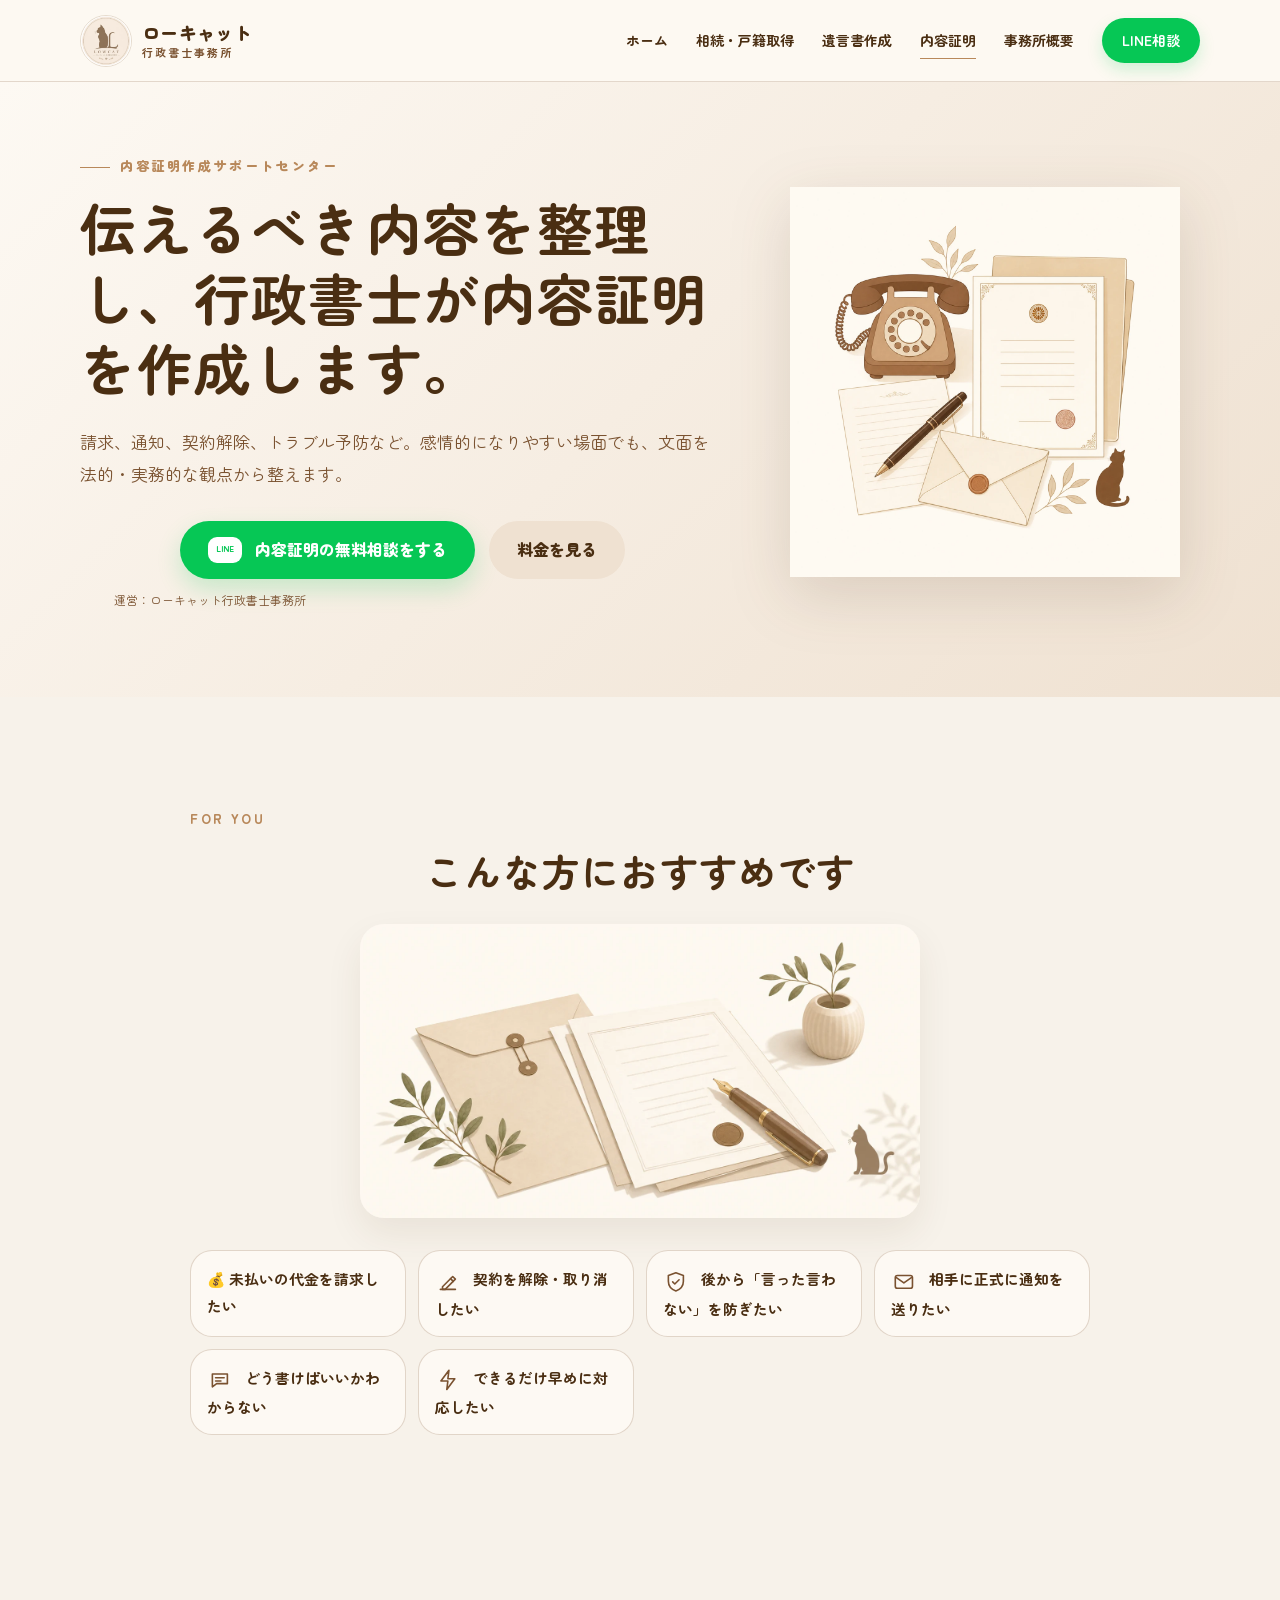
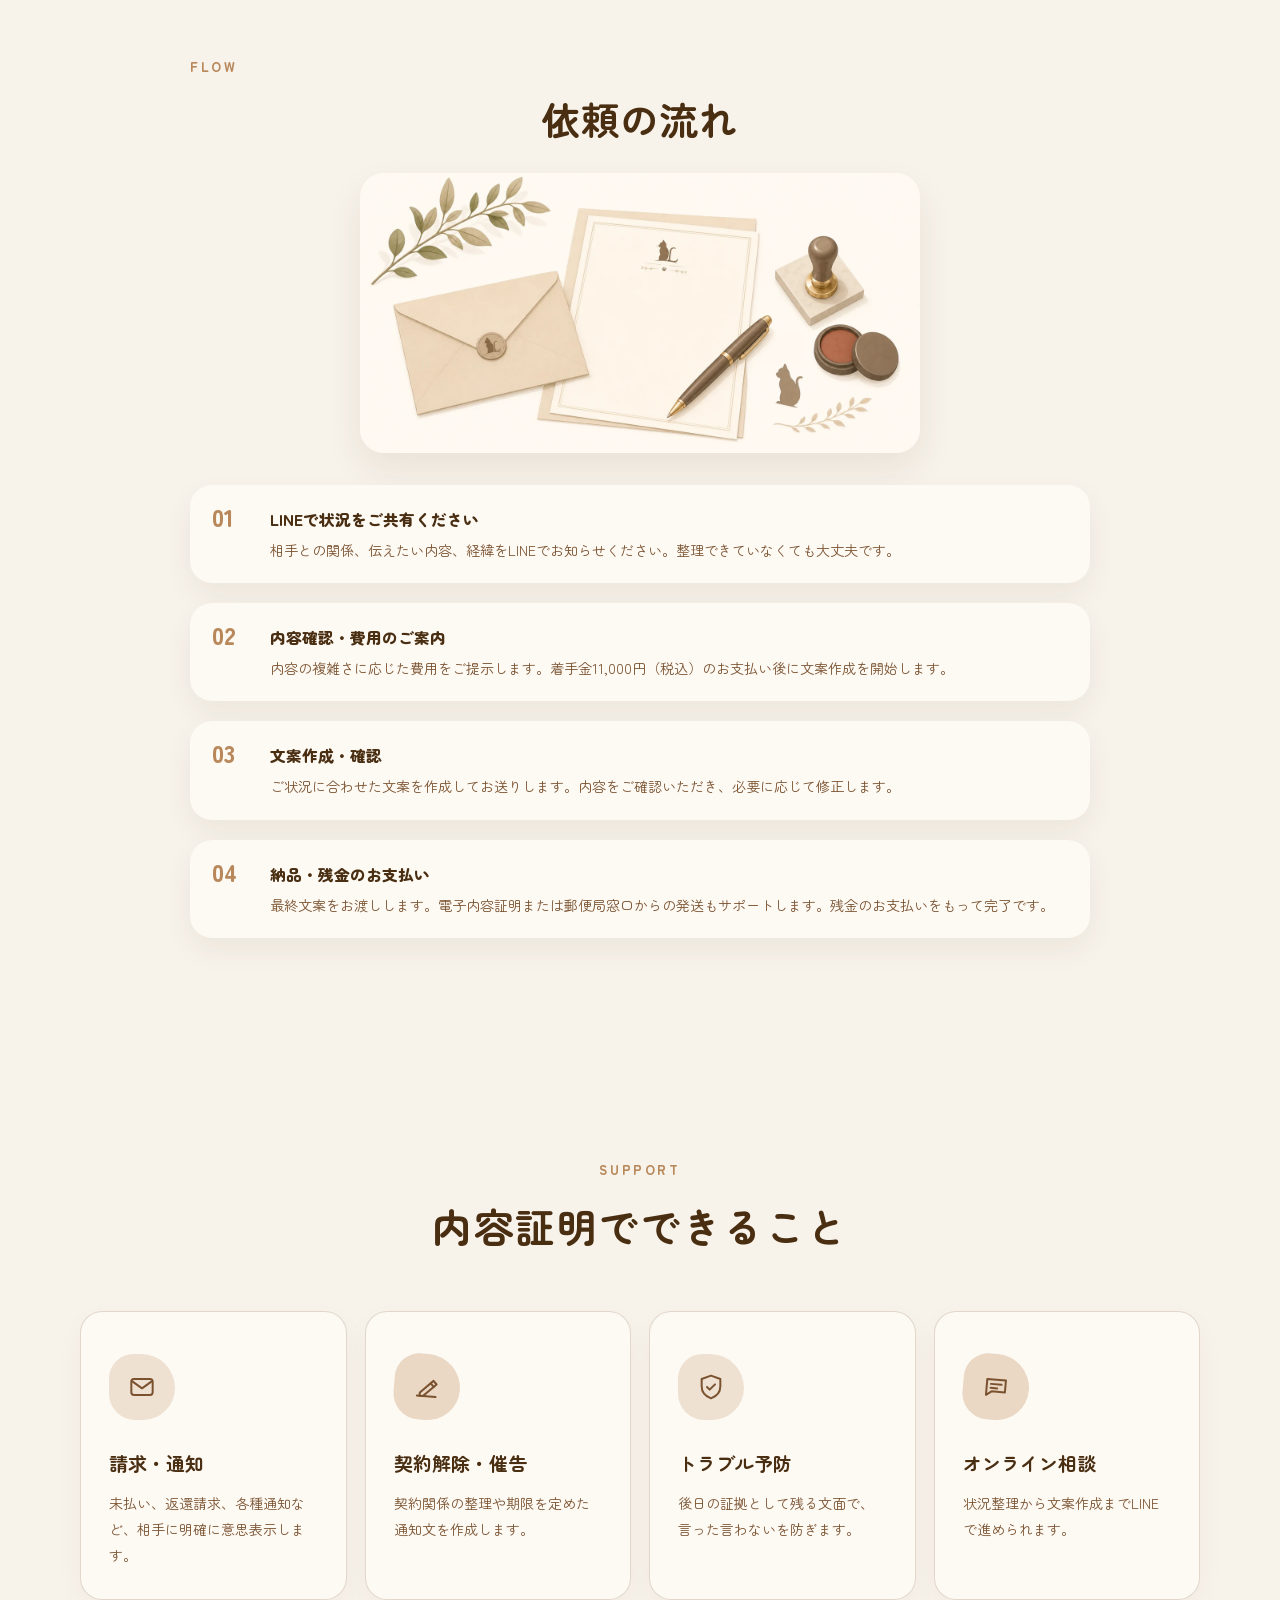
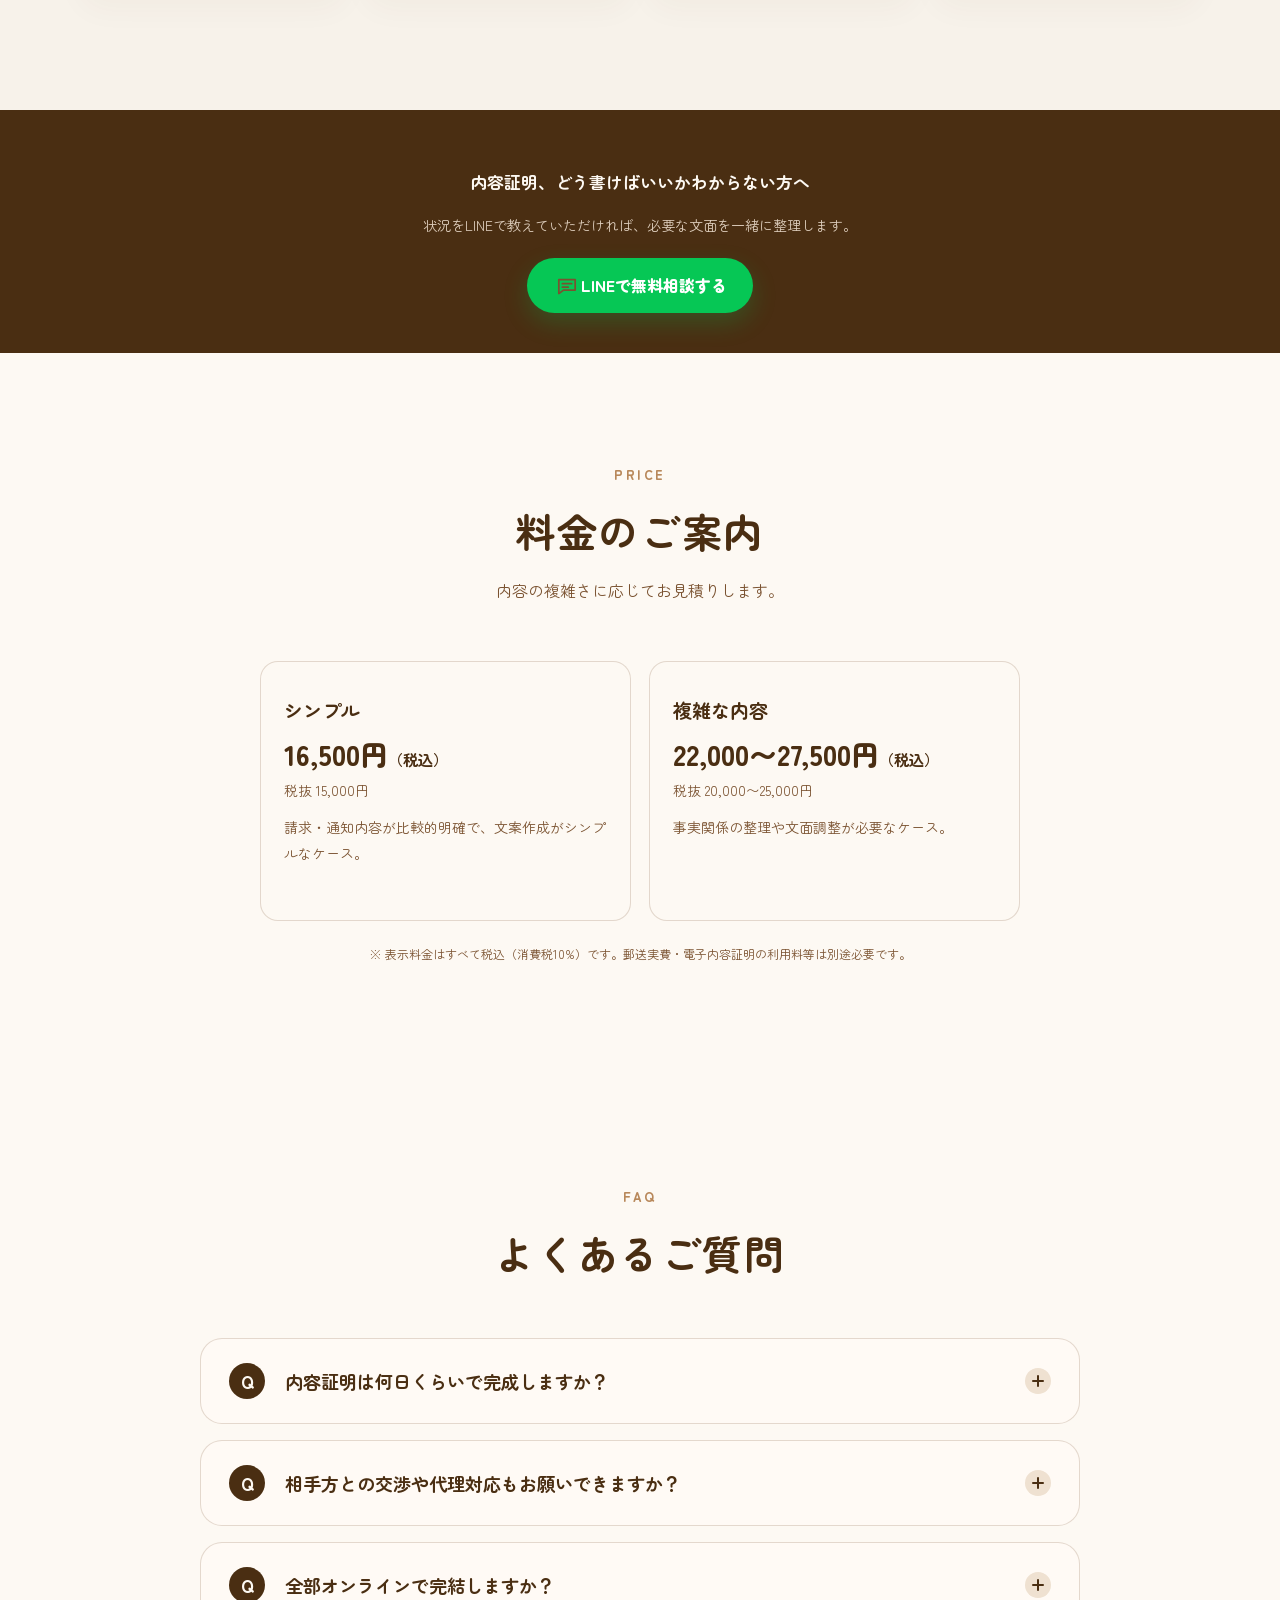
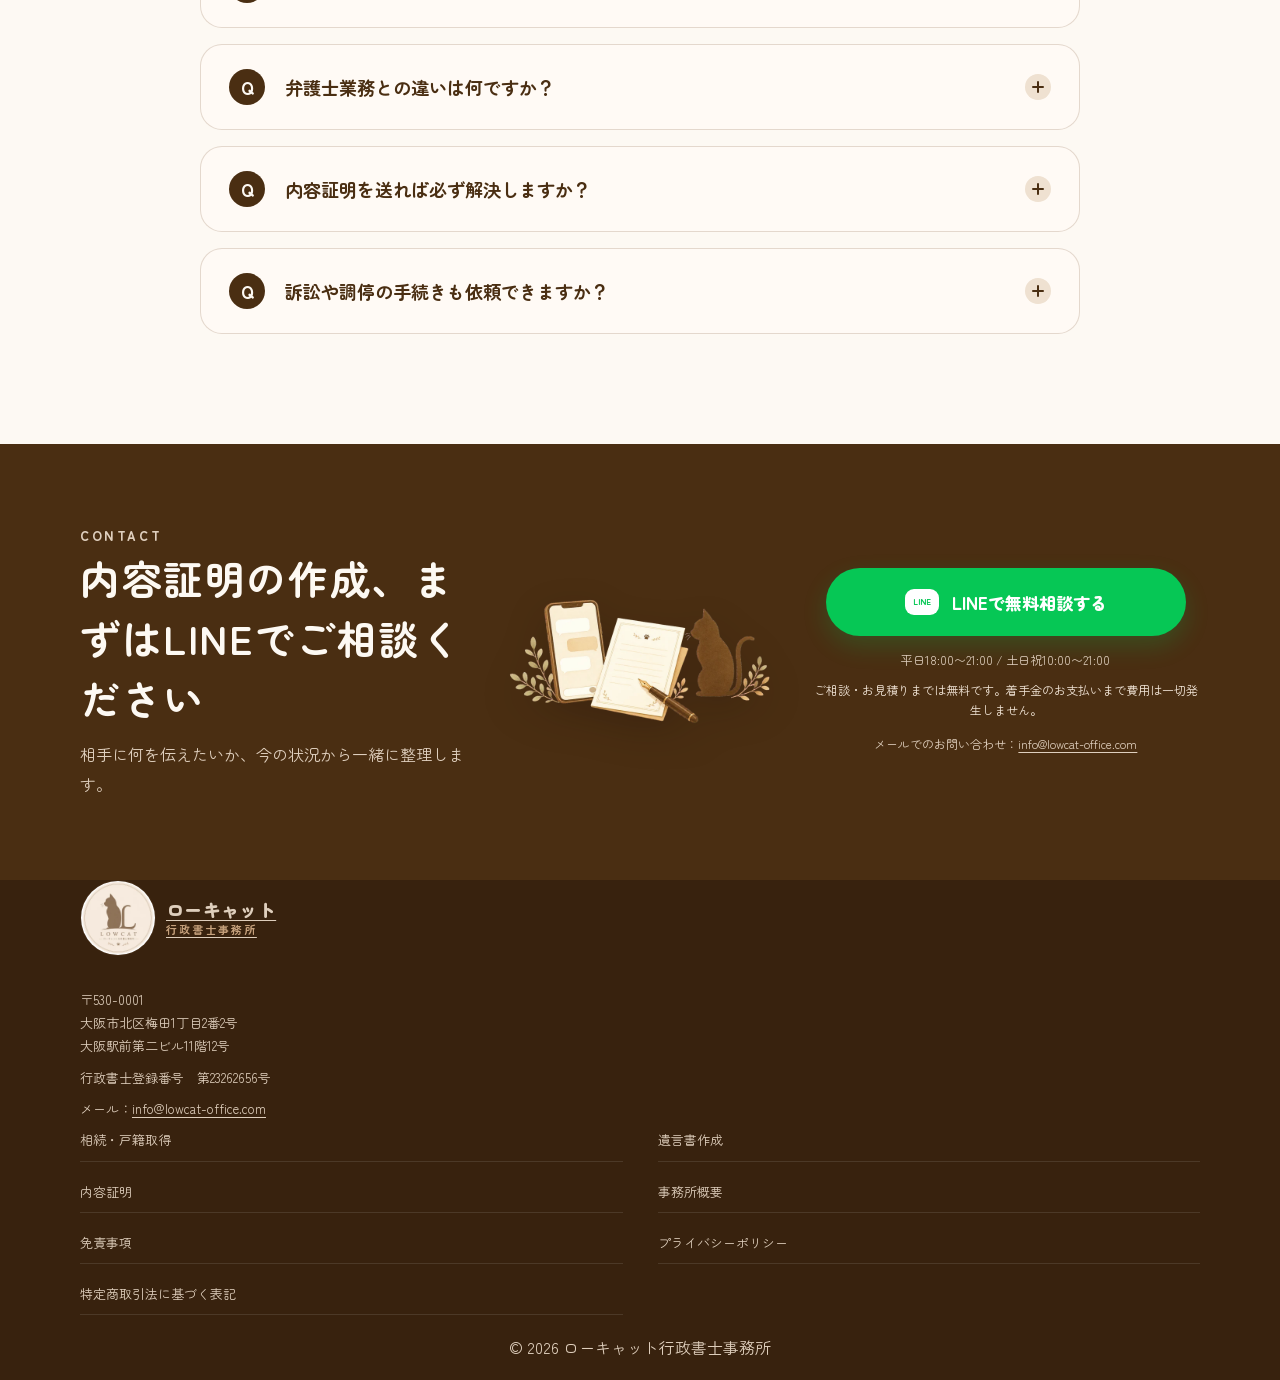
==== commit 9b7498c1: "Set will page LINE link and show deposit tax-inclusive - Will page LINE buttons use the main office " ====
--- a/certificate/index.html
+++ b/certificate/index.html
@@ -116,7 +116,7 @@
           <img src="../assets/certificate-flow.webp" alt="内容証明作成の依頼の流れ" class="section-illustration" width="1400" height="700" loading="lazy">
           <div class="flow-list">
             <div class="flow-item"><div class="flow-num">01</div><div><h3>LINEで状況をご共有ください</h3><p>相手との関係、伝えたい内容、経緯をLINEでお知らせください。整理できていなくても大丈夫です。</p></div></div>
-            <div class="flow-item"><div class="flow-num">02</div><div><h3>内容確認・費用のご案内</h3><p>内容の複雑さに応じた費用をご提示します。着手金10,000円のお支払い後に文案作成を開始します。</p></div></div>
+            <div class="flow-item"><div class="flow-num">02</div><div><h3>内容確認・費用のご案内</h3><p>内容の複雑さに応じた費用をご提示します。着手金11,000円（税込）のお支払い後に文案作成を開始します。</p></div></div>
             <div class="flow-item"><div class="flow-num">03</div><div><h3>文案作成・確認</h3><p>ご状況に合わせた文案を作成してお送りします。内容をご確認いただき、必要に応じて修正します。</p></div></div>
             <div class="flow-item"><div class="flow-num">04</div><div><h3>納品・残金のお支払い</h3><p>最終文案をお渡しします。電子内容証明または郵便局窓口からの発送もサポートします。残金のお支払いをもって完了です。</p></div></div>
           </div>
